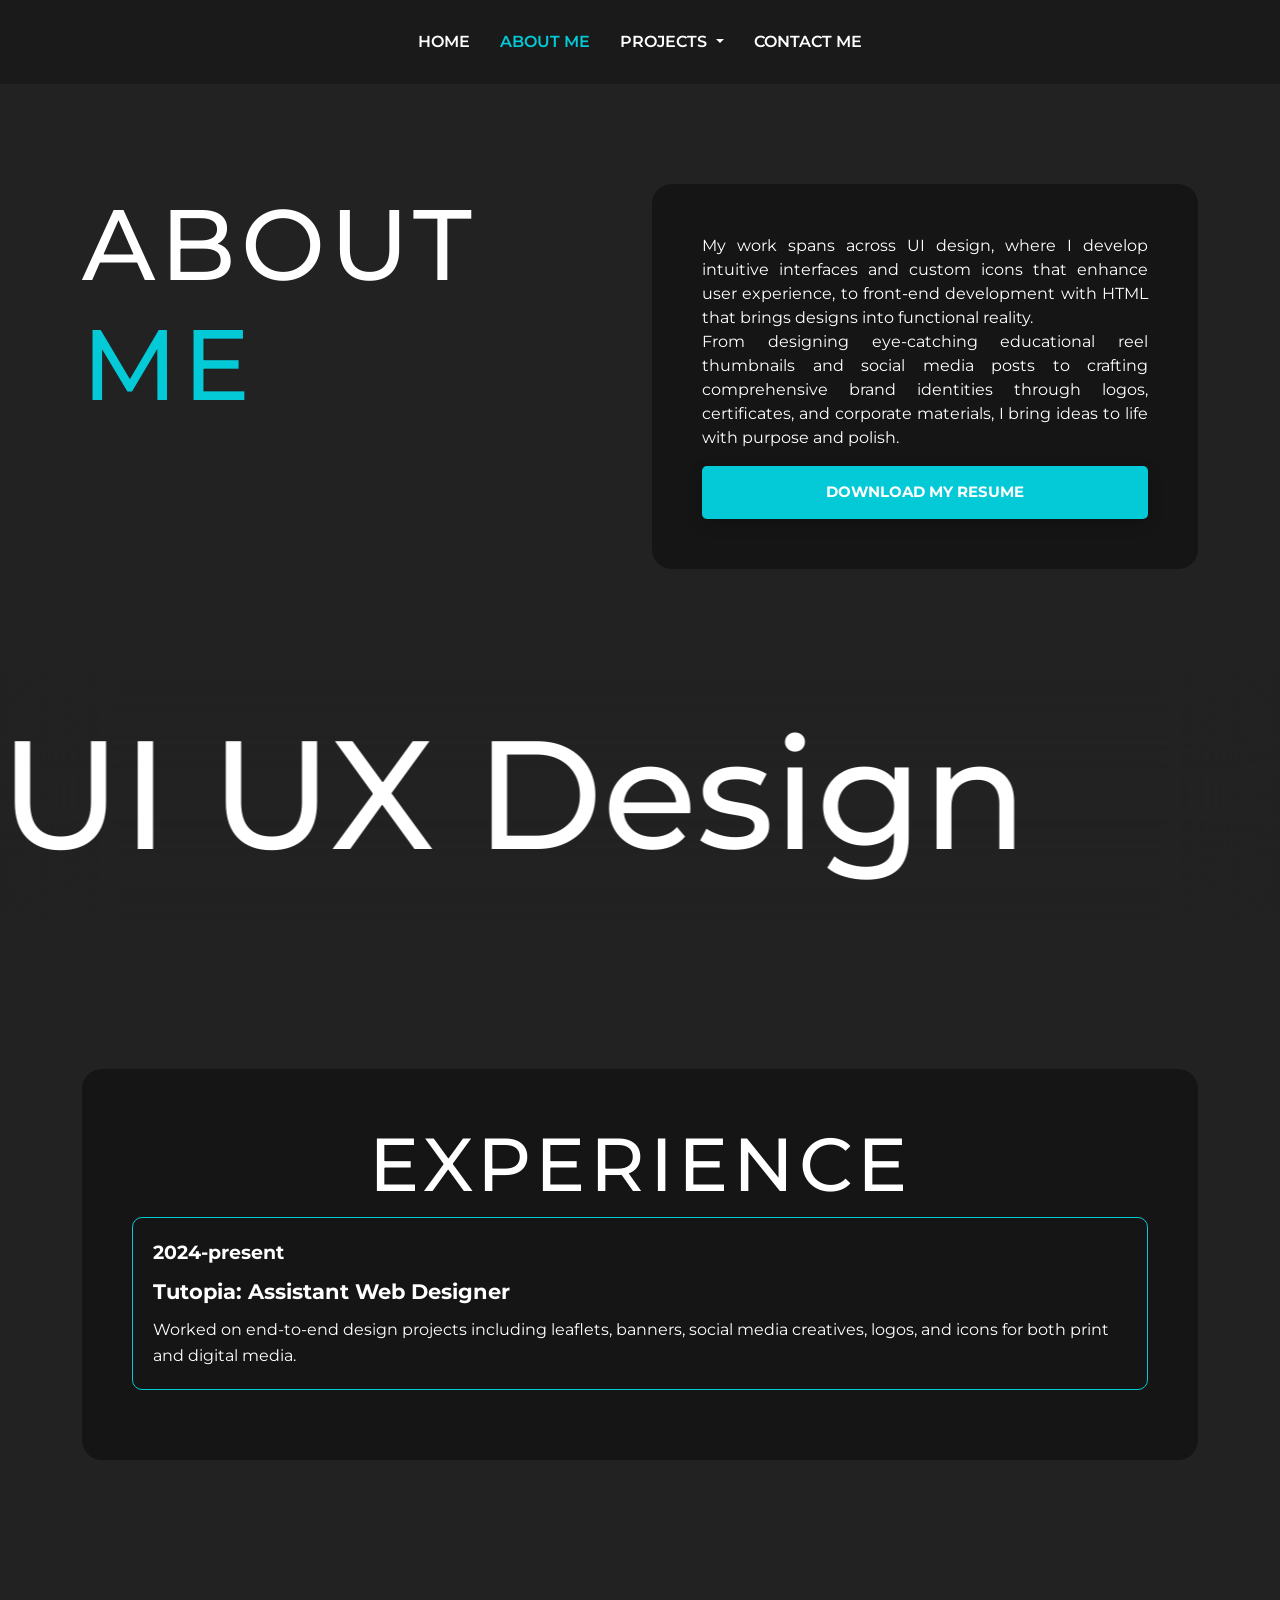
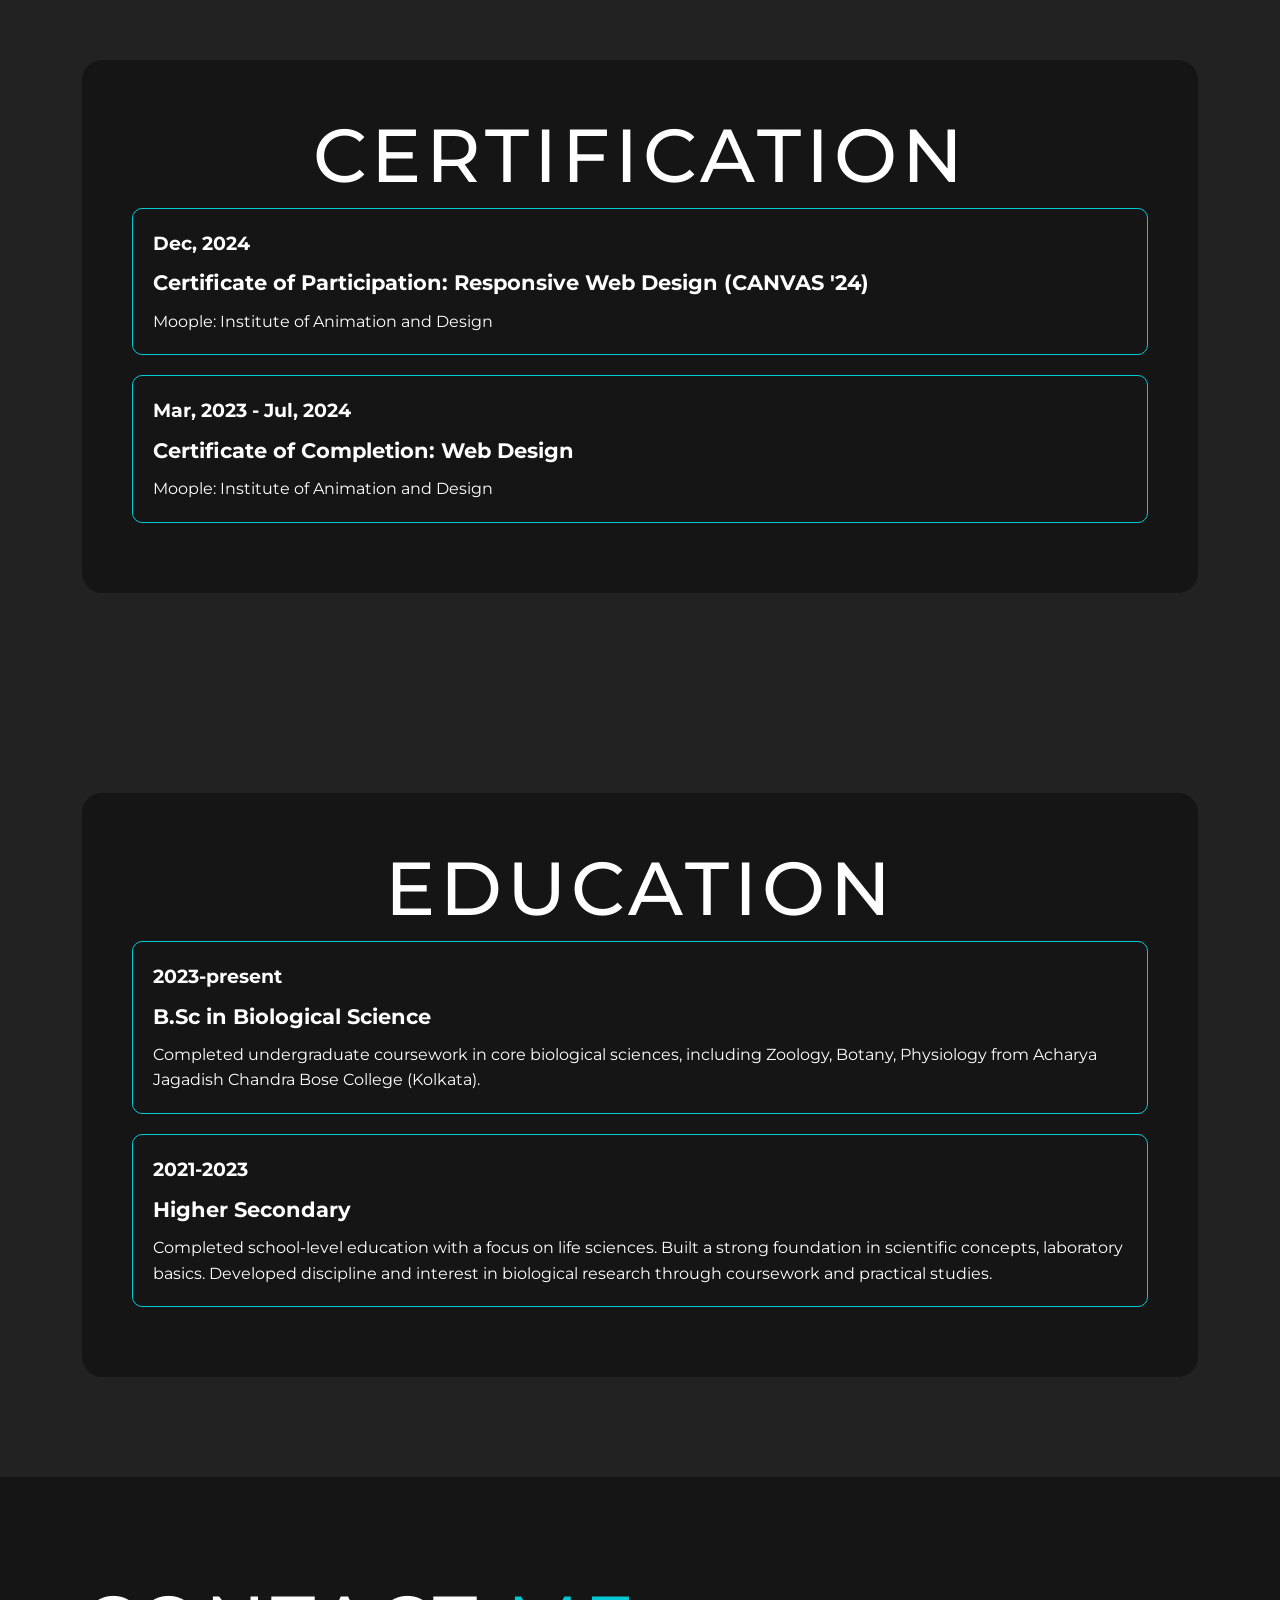
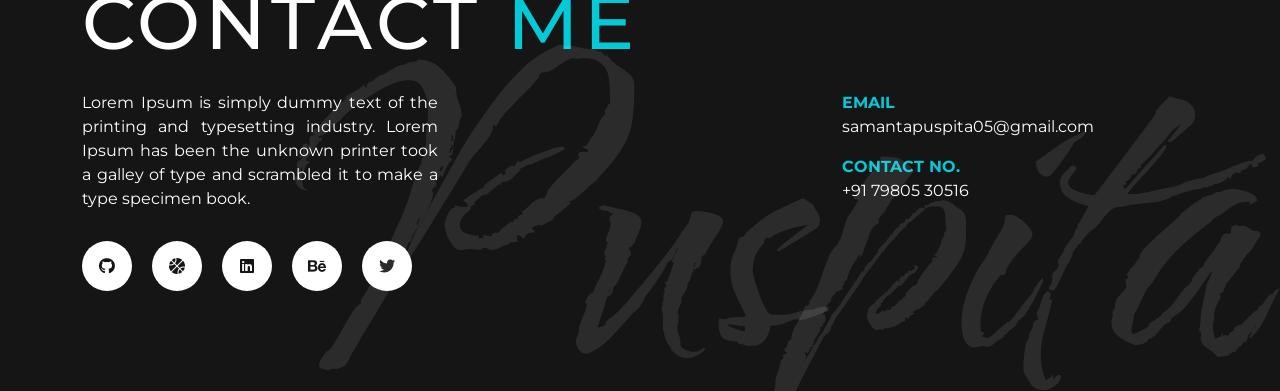
==== about_me/index.html @ fc253b7e "initial commit" ====
<!DOCTYPE html>
<html lang="en">
<head>
    <meta charset="UTF-8">
    <meta name="viewport" content="width=device-width, initial-scale=1.0">
    <link href="https://cdn.jsdelivr.net/npm/bootstrap@5.3.7/dist/css/bootstrap.min.css" rel="stylesheet" integrity="sha384-LN+7fdVzj6u52u30Kp6M/trliBMCMKTyK833zpbD+pXdCLuTusPj697FH4R/5mcr" crossorigin="anonymous">
    <link rel="stylesheet" href="assets/css/style.css">
    <link rel="preconnect" href="https://fonts.googleapis.com">
<link rel="preconnect" href="https://fonts.gstatic.com" crossorigin>
<link href="https://fonts.googleapis.com/css2?family=Montserrat:ital,wght@0,100..900;1,100..900&display=swap" rel="stylesheet">
    
    <link href="https://cdnjs.cloudflare.com/ajax/libs/font-awesome/6.0.0/css/all.min.css" rel="stylesheet">
    <link rel="stylesheet" href="https://cdn.jsdelivr.net/npm/swiper@11/swiper-bundle.min.css" />

    <title>Portfolio</title>
</head>
<body>
    <!-- ------------------------------------------------------------------------header section start -->
    <section class="header">
      <nav class="navbar navbar-expand-lg navbar-light">
        <div class="container">
          <button class="navbar-toggler" type="button" data-bs-toggle="collapse" data-bs-target="#navbarSupportedContent" aria-controls="navbarSupportedContent" aria-expanded="false" aria-label="Toggle navigation">
            <span class="navbar-toggler-icon"></span>
          </button>
          <div class="collapse navbar-collapse d-flex justify-content-center" id="navbarSupportedContent">
            <ul class="navbar-nav me-auto mb-2 mb-lg-0">
              <li class="nav-item">
                <a class="nav-link" href="../index.html">HOME</a>
              </li>
              <li class="nav-item">
                <a class="nav-link active" href="#">ABOUT ME</a>
              </li>
              <li class="nav-item dropdown">
                <a class="nav-link dropdown-toggle" href="#" id="navbarDropdown" role="button" data-bs-toggle="dropdown" aria-expanded="false">
                  PROJECTS
                </a>
                <ul class="dropdown-menu" aria-labelledby="navbarDropdown">
                 <li><a class="dropdown-item" href="../all-projects.html">ALL DESIGN</a></li>
                 <li><a class="dropdown-item" href="#">WEB DESIGN</a></li>
                 <li><a class="dropdown-item" href="#">UI UX DESIGN</a></li>
                 <li><a class="dropdown-item" href="#">GRAPHICS DESIGN</a></li>
                </ul>
              </li>
              <li class="nav-item">
                <a class="nav-link" href="../contact/index.html" >CONTACT ME</a>
              </li>
            </ul>
          </div>
        </div>
      </nav>  
  
    </section>

    <!-- ----------------------------------------------------------------------------about-me -->
    <section>
        <div class="about-me padding">
            <div class="container">
            <div class="row">
                <div class="col-6">
                    <h2 class="head01 experience-hd collab-txt">ABOUT <br><span class="highlight">ME</span></h2>

                </div>
                <div class="col-6">
                    <div class="about-txt">
                        <p>My work spans across UI design, where I develop intuitive interfaces and custom icons that enhance user experience, to front-end development with HTML that brings designs into functional reality.
 <br>                     From designing eye-catching educational reel thumbnails and social media posts to crafting comprehensive brand identities through logos, certificates, and corporate materials, I bring ideas to life with purpose and polish.  </p>

                        <a class="btn01" href="https://drive.google.com/file/d/1-jR8YOhZiFTSqWnGylkuCeQZZHngYfCr/view?usp=sharing"><span>DOWNLOAD MY RESUME</span></a>


                    </div>

                </div>

            </div>
            </div>

        </div>
    </section>

    <!-- --------------------------------------------------slider -->
    <section>


<section class="base-template">
	<div class="wrapper base-template__wrapper">


		<div class="base-template__content">
			<div class="horizontal-ticker">

				<!-- Horizontal Ticker: Slider RTL -->

				<div id="horizontal-ticker-rtl" class="swiper horizontal-ticker__slider">
					<div class="swiper-wrapper">

						<div class="swiper-slide horizontal-ticker__slide">
                            <h1>Web Design</h1>
						</div>

						<div class="swiper-slide horizontal-ticker__slide">
                            <h1>UI UX Design</h1>
						</div>

						<div class="swiper-slide horizontal-ticker__slide">
                            <h1>Graphics Design</h1>
						</div>

						<div class="swiper-slide horizontal-ticker__slide">
                            <h1>Web Design</h1>
						</div>

						<div class="swiper-slide horizontal-ticker__slide">
                            <h1>UI Design</h1>
						</div>

						<div class="swiper-slide horizontal-ticker__slide">
                            <h1>Graphics Design</h1>
						</div>

						<!-- slides copies -->


						<div class="swiper-slide horizontal-ticker__slide">
                            <h1>Web Design</h1>
						</div>

						<div class="swiper-slide horizontal-ticker__slide">
                            <h1>UI Design</h1>
						</div>

						<div class="swiper-slide horizontal-ticker__slide">
                            <h1>Graphics Design</h1>
						</div>

						<div class="swiper-slide horizontal-ticker__slide">
                            <h1>Web Design</h1>
						</div>

						<div class="swiper-slide horizontal-ticker__slide">
                            <h1>UI Design</h1>
						</div>

						<div class="swiper-slide horizontal-ticker__slide">
                            <h1>Graphics Design</h1>
						</div>

					</div>
				</div>

				
					</div>
				</div>

			</div>
		</div>
	</div>
</section>
    </section>

    <!----------------------------------------------------------------------------------experience -->
     <section>
        <div class="experience padding">
            <div class="container">
                <div class="exp-main">
                    <h2 class="head01">EXPERIENCE</h2>
                        <div class="timeline-item">
                        <div class="timeline-year">2024-present</div>
                        <div class="timeline-title">Tutopia: Assistant Web Designer</div>
                        <div class="timeline-desc">
                            Worked on end-to-end design projects including leaflets, banners, social media creatives, logos, and icons for both print and digital media.
                        </div>
                    </div>
                    <!-- <div class="timeline-item">
                        <div class="timeline-year">2021-2023</div>
                        <div class="timeline-title">Junior UI/UX Designer</div>
                        <div class="timeline-desc">
                            Lorem Ipsum is simply dummy text of the printing and typesetting industry. Lorem Ipsum has been the industry's standard dummy text ever since the 1500s.
                        </div>
                    </div> -->
                </div>
            </div>

        </div>
     </section>


         <!----------------------------------------------------------------------------------certification -->
     <section>
        <div class="experience padding">
            <div class="container">
                <div class="exp-main">
                    <h2 class="head01">CERTIFICATION</h2>
                    <!-- <div class="timeline-item">
                        <div class="timeline-year">2026</div>
                        <div class="timeline-title">Google UX Design Professional Certificate</div>
                        <div class="timeline-desc">
                            Google via Coursera
                        </div>
                    </div> -->
                    <div class="timeline-item">
                        <div class="timeline-year">Dec, 2024</div>
                        <div class="timeline-title">Certificate of Participation: Responsive Web Design (CANVAS '24)</div>
                        <div class="timeline-desc">
                            Moople: Institute of Animation and Design
                        </div>
                    </div>
                    <div class="timeline-item">
                        <div class="timeline-year">Mar, 2023 - Jul, 2024</div>
                        <div class="timeline-title">Certificate of Completion: Web Design</div>
                        <div class="timeline-desc">
                            Moople: Institute of Animation and Design
                        </div>
                    </div>
                </div>
            </div>

        </div>
     </section>

<!-- ------------------------------------------------------------------------------------education -->
     <section>
        <div class="experience padding">
            <div class="container">
                <div class="exp-main">
                    <h2 class="head01">EDUCATION</h2>
                        <div class="timeline-item">
                        <div class="timeline-year">2023-present</div>
                        <div class="timeline-title">B.Sc in Biological Science</div>
                        <div class="timeline-desc">
                            Completed undergraduate coursework in core biological sciences, including Zoology, Botany, Physiology from Acharya Jagadish Chandra Bose College (Kolkata).
                        </div>
                    </div>
                    <div class="timeline-item">
                        <div class="timeline-year">2021-2023</div>
                        <div class="timeline-title">Higher Secondary</div>
                        <div class="timeline-desc">
                            Completed school-level education with a focus on life sciences. Built a strong foundation in scientific concepts, laboratory basics. Developed discipline and interest in biological research through coursework and practical studies.
                        </div>
                    </div>
                </div>
            </div>

        </div>
     </section>


      <!-- Contact Section -->
    <section id="contact" class="contact-section">
        <div class="sign">
            <img src="assets/img/Puspita-sign.png" alt="">
        </div>
        <!-- <div class="cross">
            <img src="assets/img/cross.png" alt="">
        </div> -->
        <div class="container">
            
            <div class="row">
                <div class="">
                    <h3 class="head01 mb-4">CONTACT <span class="highlight">ME</span></h3>
                    <div class="row">
                         <div class="col-4 col-md-4">
                            <p>Lorem Ipsum is simply dummy text of the printing and typesetting industry. Lorem Ipsum has been the unknown printer took a galley of type and scrambled it to make a type specimen book.         
                                
                            </p>

                        <div class="social-icons">
                        <a href="https://github.com/pSam16" class="social-icon">
                            <i class="fa-brands fa-github"></i>
                        </a>
                        <a href="https://dribbble.com/puspita-samanta" class="social-icon">
                            <i class="fa-solid fa-basketball"></i>
                        </a>
                        <a href="https://www.linkedin.com/in/puspita-samanta-562b8a327?utm_source=share&utm_campaign=share_via&utm_content=profile&utm_medium=android_app" class="social-icon">
                            <i class="fab fa-linkedin"></i>
                        </a>
                        <a href="https://www.behance.net/puspita_samanta" class="social-icon">
                            <i class="fab fa-behance"></i>
                        </a>
                        <a href="https://x.com/PuspitaSam16" class="social-icon">
                            <i class="fa-brands fa-twitter"></i>
                        </a>
                    </div>


                        </div>
                        <div class="col-4 col-md-4">

                        </div>

                        <div class="col-4 col-md-4 contact-info">
                            <!-- <p><strong>ADDRESS:</strong><br>
                            B.B.A Lane, Howrah, WB</p> -->
                            <p><strong>EMAIL</strong><br>
                            samantapuspita05@gmail.com</p>
                            <p><strong>CONTACT NO.</strong><br>
                            +91 79805 30516</p>
                        </div>

                    </div>
                    

                </div>
            </div>
        </div>
    </section>


    
         <!-- scroll to top -->

         <div class="contentDiv" id="content">

          <button class="back-to-top" type="button"></button>
          </div>
    
    
  <script src="assets/js/jquery-3.7.1.min.js"></script>
  <script src="https://cdn.jsdelivr.net/npm/bootstrap@5.3.7/dist/js/bootstrap.bundle.min.js" integrity="sha384-ndDqU0Gzau9qJ1lfW4pNLlhNTkCfHzAVBReH9diLvGRem5+R9g2FzA8ZGN954O5Q" crossorigin="anonymous"></script>
  <script src="https://cdn.jsdelivr.net/npm/swiper@11/swiper-bundle.min.js"></script>


  <!-- Initialize Swiper -->
  <script>
document.addEventListener("DOMContentLoaded", () => {
	const isDesktop = () => window.innerWidth > 767.9;

	let gap = 15;

	if (isDesktop()) gap = 0.0285 * window.innerWidth;

	const sliders = [];

	["#horizontal-ticker-rtl", "#horizontal-ticker-ltr"].forEach(
		(query, index) => {
			sliders.push(
				new Swiper(query, {
					loop: true,
					slidesPerView: "auto",
					spaceBetween: gap,
					speed: 8000,
					allowTouchMove: false,
					autoplay: {
						delay: 0,
						reverseDirection: index,
						disableOnInteraction: false
					}
				})
			);
		}
	);

	window.addEventListener("resize", () => {
		isDesktop() ? (gap = 0.0285 * window.innerWidth) : (gap = 15);

		sliders.forEach((slider) => {
			slider.params.spaceBetween = gap;
			slider.update();
		});
	});
});

  </script>


    <script>
  // Back to top
var amountScrolled = 200;
var amountScrolledNav = 25;

$(window).scroll(function() {
  if ( $(window).scrollTop() > amountScrolled ) {
    $('button.back-to-top').addClass('show');
  } else {
    $('button.back-to-top').removeClass('show');
  }
});

$('button.back-to-top').click(function() {
  $('html, body').animate({
    scrollTop: 0
  }, 800);
  return false;
});
</script>


 <script>
        // Project data
        const projectData = {
            project1: {
                title: "Elegant Restaurant Website",
                category: "Web Design",
                client: "Fine Dining Co.",
                duration: "6 weeks",
                technologies: ["HTML5", "CSS3", "JavaScript", "Bootstrap", "PHP"],
                description: "A sophisticated restaurant website featuring an elegant design, online reservation system, and dynamic menu display. The project focused on creating a premium dining experience through digital presence with seamless user interactions and mobile-responsive design.",
                images: [
                    "assets/img/web01/Presentation 1.jpg",
                    "assets/img/web01/Presentation - 2.jpg",
                    "assets/img/web01/Presentation - 3.jpg"
                ]
            },
            project2: {
                title: "Food Delivery Platform",
                category: "Web Design",
                client: "QuickBite Inc.",
                duration: "8 weeks",
                technologies: ["React", "Node.js", "MongoDB", "Express", "Stripe API"],
                description: "A comprehensive food delivery platform connecting restaurants with customers. Features include real-time order tracking, payment integration, restaurant management dashboard, and customer reviews system.",
                images: [
                    "https://images.unsplash.com/photo-1467232004584-a241de8bcf5d?w=800&q=80",
                    "https://images.unsplash.com/photo-1556909114-f6e7ad7d3136?w=800&q=80",
                    "https://images.unsplash.com/photo-1504674900247-0877df9cc836?w=800&q=80"
                ]
            },
            project3: {
                title: "Artisan Cafe Website",
                category: "Web Design",
                client: "The Coffee House",
                duration: "4 weeks",
                technologies: ["WordPress", "Custom CSS", "jQuery", "WooCommerce"],
                description: "A cozy cafe website with online ordering capabilities, event booking system, and blog integration. The design emphasizes the artisan coffee culture with warm colors and engaging visuals.",
                images: [
                    "https://images.unsplash.com/photo-1517248135467-4c7edcad34c4?w=800&q=80",
                    "https://images.unsplash.com/photo-1501339847302-ac426a4a7cbb?w=800&q=80",
                    "https://images.unsplash.com/photo-1442512595331-e89e73853f31?w=800&q=80"
                ]
            },
            project4: {
                title: "Ai Image Generator App",
                category: "UI Design",
                client: "Taste Mobile",
                duration: "10 weeks",
                technologies: ["Figma", "Adobe XD", "Principle", "InVision"],
                description: "AuraSketch aims to democratize creative expression through AI-assisted sketch and image generation, giving artists, hobbyists, and storytellers the ability to visualize ideas instantly. It’s a fusion of art, AI, and social discovery — where creativity meets community.",
                images: [
                    "assets/img/ui01/mob01.jpg",
                    "assets/img/ui01/mob02.jpg",
                    "assets/img/ui01/mob03.jpg"
                ]
            },
            project5: {
                title: "E-commerce App",
                category: "UI Design",
                client: "DataViz Solutions",
                duration: "5 weeks",
                technologies: ["Sketch", "InVision", "Zeplin", "Chart.js"],
                description: "A comprehensive analytics dashboard for restaurant management, featuring sales tracking, customer analytics, inventory management, and performance metrics with interactive charts and graphs.",
                images: [
                    "assets/img/ui02/mob01.jpg",
                    "assets/img/ui02/mob02.jpg",
                    "assets/img/ui02/mob03.jpg"
                ]
            },
            project6: {
                title: "E-commerce App",
                category: "UI Design",
                client: "FreshMarket Online",
                duration: "7 weeks",
                technologies: ["Adobe XD", "Figma", "Protopie", "Principle"],
                description: "E-commerce platform UI design for online food ordering with features like product catalogs, shopping cart, checkout process, and user account management. Focus on conversion optimization and user experience.",
                images: [
                    "assets/img/ui03/mob01.jpg",
                    "assets/img/ui03/mob02.jpg",
                    "assets/img/ui03/mob03.jpg"
                ]
            },
            project7: {
                title: "Restaurant Brand Identity",
                category: "Graphics Design",
                client: "Gourmet Bistro",
                duration: "3 weeks",
                technologies: ["Adobe Illustrator", "Adobe Photoshop", "Adobe InDesign"],
                description: "Complete brand identity design including logo, color palette, typography, business cards, letterheads, and brand guidelines. The design reflects the restaurant's premium positioning and culinary excellence.",
                images: [
                    "https://images.unsplash.com/photo-1565299624946-b28f40a0ca4b?w=800&q=80",
                    "https://images.unsplash.com/photo-1578662996442-48f60103fc96?w=800&q=80",
                    "https://images.unsplash.com/photo-1590736969955-71cc94901144?w=800&q=80"
                ]
            },
            project8: {
                title: "Premium Menu Design",
                category: "Graphics Design",
                client: "The Golden Spoon",
                duration: "2 weeks",
                technologies: ["Adobe InDesign", "Adobe Photoshop", "Adobe Illustrator"],
                description: "Elegant menu design for a fine dining restaurant featuring sophisticated typography, high-quality food photography integration, and premium paper specifications. The design enhances the dining experience through visual storytelling.",
                images: [
                    "https://images.unsplash.com/photo-1590736969955-71cc94901144?w=800&q=80",
                    "https://images.unsplash.com/photo-1565299624946-b28f40a0ca4b?w=800&q=80",
                    "https://images.unsplash.com/photo-1517248135467-4c7edcad34c4?w=800&q=80"
                ]
            },
            project9: {
                title: "Marketing Materials",
                category: "Graphics Design",
                client: "Urban Kitchen",
                duration: "4 weeks",
                technologies: ["Adobe Creative Suite", "Canva Pro", "Figma"],
                description: "Comprehensive marketing materials including posters, flyers, social media graphics, and promotional materials. The design maintains brand consistency while creating engaging visual content for various marketing channels.",
                images: [
                    "https://images.unsplash.com/photo-1578662996442-48f60103fc96?w=800&q=80",
                    "https://images.unsplash.com/photo-1565299624946-b28f40a0ca4b?w=800&q=80",
                    "https://images.unsplash.com/photo-1590736969955-71cc94901144?w=800&q=80"
                ]
            }
        };

        // Filter functionality
        document.addEventListener('DOMContentLoaded', function() {
            const filterBtns = document.querySelectorAll('.filter-btn');
            const portfolioItems = document.querySelectorAll('.portfolio-item');

            filterBtns.forEach(btn => {
                btn.addEventListener('click', () => {
                    // Remove active class from all buttons
                    filterBtns.forEach(b => b.classList.remove('active'));
                    // Add active class to clicked button
                    btn.classList.add('active');

                    const filter = btn.getAttribute('data-filter');

                    portfolioItems.forEach(item => {
                        if (filter === 'all' || item.getAttribute('data-category') === filter) {
                            item.style.display = 'block';
                            // Add animation
                            setTimeout(() => {
                                item.style.opacity = '1';
                                item.style.transform = 'scale(1)';
                            }, 100);
                        } else {
                            item.style.opacity = '0';
                            item.style.transform = 'scale(0.8)';
                            setTimeout(() => {
                                item.style.display = 'none';
                            }, 300);
                        }
                    });
                });
            });

            // Modal functionality
            portfolioItems.forEach(item => {
                item.addEventListener('click', () => {
                    const projectId = item.getAttribute('data-project');
                    const project = projectData[projectId];

                    if (project) {
                        // Update modal content
                        document.getElementById('modalTitle').textContent = project.title;
                        document.getElementById('projectDescription').textContent = project.description;
                        document.getElementById('projectClient').textContent = project.client;
                        document.getElementById('projectDuration').textContent = project.duration;
                        document.getElementById('projectCategory').textContent = project.category;

                        // Update carousel images
                        const carouselInner = document.getElementById('carouselInner');
                        carouselInner.innerHTML = '';

                        project.images.forEach((image, index) => {
                            const carouselItem = document.createElement('div');
                            carouselItem.className = `carousel-item ${index === 0 ? 'active' : ''}`;
                            carouselItem.innerHTML = `<img src="${image}" alt="${project.title} - View ${index + 1}">`;
                            carouselInner.appendChild(carouselItem);
                        });

                        // Update tech stack
                        const techStack = document.getElementById('techStack');
                        techStack.innerHTML = '';
                        project.technologies.forEach(tech => {
                            const techTag = document.createElement('span');
                            techTag.className = 'tech-tag';
                            techTag.textContent = tech;
                            techStack.appendChild(techTag);
                        });

                        // Show modal
                        const modal = new bootstrap.Modal(document.getElementById('projectModal'));
                        modal.show();
                    }
                });
            });
        });
    </script>

    <script>
        // Smooth scrolling for navigation links
        document.querySelectorAll('a[href^="#"]').forEach(anchor => {
            anchor.addEventListener('click', function (e) {
                e.preventDefault();
                const target = document.querySelector(this.getAttribute('href'));
                if (target) {
                    target.scrollIntoView({
                        behavior: 'smooth',
                        block: 'start'
                    });
                }
            });
        });

        // Navbar background on scroll
        window.addEventListener('scroll', function() {
            const navbar = document.querySelector('.navbar');
            if (window.scrollY > 50) {
                navbar.style.backgroundColor = 'rgba(26, 26, 26, 0.95)';
            } else {
                navbar.style.backgroundColor = 'rgba(26, 26, 26, 0.95)';
            }
        });
    </script>


</body>
</html>
---- about_me/assets/css/style.css ----
*{
    margin: 0;
    padding: 0;
}

body{
    background-color: #222222;
    font-family: "Montserrat", sans-serif;
}
.owl-dots{
    display: none;
}
.owl-nav{
    display: none;
}
.padding{
    padding: 100px 0;
}
.align-row{
    align-items: center;
}
p{
    color: #fff;
    text-align: justify;
}
img{
    width: 100%;
}
a{
    color: #fff;
    text-decoration: none;
    font-weight: 400;
}
ul{
    list-style-type: none;
    padding-left: 0 !important;

}
.sub-hd{
    font-size: 24px;
    color: #4f5de4;
    margin-bottom: 20px;
}
.hd{
    color: #fff;
    font-size: 40px;
    font-weight: 700;
    margin-bottom: 40px;
}
.para{
    color: #f1f2fd;
    font-size: 16px;
}
/*--------------------------------------------------- header section start */
.header{
    background-color: #222222;
}
.navbar-brand img{
    width: 35%;
}
.navbar {
    font-weight: 600;
    padding: 15px 0px;
}
.navbar-light .navbar-nav .nav-link.active {
    color:#03CAD6 !important;
}
.nav-link {
    color:#fff !important;
    padding: 15px !important;
}
.nav-link:hover{
    color: #03CAD6 !important;
  }
/* .d-flex{
    align-items: center;
}
.d-flex a{
    margin: 0 10px;
    color: #fff;
} */
 .me-auto {
    margin-right: 0 !important;
}


.head01{
    color: #fff;
    font-size: 75px;
    font-weight: 500 !important;
    letter-spacing: 5px;
}

.highlight{
    color: #03CAD6;
}
.btn01 {
  border: none;
  display: block;
  text-align: center;
  cursor: pointer;
  text-transform: uppercase;
  outline: none;
  overflow: hidden;
  position: relative;
  color: #fff;
  font-weight: 700;
  font-size: 15px;
  background-color: #03CAD6;
  padding: 15px 50px;
  box-shadow: 0 5px 15px rgba(0,0,0,0.20);
  border-radius: 5px;
}


/* --------------------------------------ABOUT------ */

.about-txt {
    background-color: #151515;
    padding: 50px;
    border-radius: 20px;
}




/* -----------------------------------------experience */
.exp-main{
    background-color: #151515;
    padding: 50px;
    border-radius: 20px; 
}
.exp-main .head01{
    text-align: center;
}


.timeline-item {
    background-color: #151515;
    border: 1px solid #03CAD6;
    padding: 20px;
    margin-bottom: 20px;
    border-radius: 10px;
    }

.timeline-year {
    color: #fff;
   font-weight: bold;
    font-size: 1.2rem;
    }

.timeline-title {
     color: #fff;
    font-size: 1.3rem;
    font-weight: bold;
    margin: 10px 0;
}

.timeline-desc {
    color: #fff;
     line-height: 1.6;
}

/* Responsive Design */
        @media (max-width: 768px) {
            .section-title {
                font-size: 2rem;
            }

            .portfolio-grid {
                grid-template-columns: 1fr;
                gap: 20px;
                padding: 0 10px;
            }

            .filter-buttons {
                gap: 10px;
                padding: 0 20px;
            }

            .filter-btn {
                padding: 10px 20px;
                font-size: 0.9rem;
            }

            .project-info {
                grid-template-columns: 1fr;
                gap: 20px;
            }

            .carousel-item img {
                height: 300px;
            }
        }

        .hidden {
            display: none !important;
        }

                /* Projects Section */
        .projects-section {
            padding: 100px 0;
            background-color: #151515;
        }

        .project-card {
            border-radius: 1%;
            overflow: hidden;
            transition: transform 0.3s ease;
            margin-bottom: 30px;
        }

        .project-card:hover {
            transform: translateY(-10px);
        }

        .project-image {
            width: 100%;
            object-fit: cover;
        }
        .p-p{
            color: #fff;
        }
.collab-section{
                padding: 100px 0;
            background-color: #222222;
}
.collab-bx{
    background-color: #151515;
    padding: 50px;
    border-radius: 20px;
}
.collab-txt{
    font-size: 100px;
    padding-bottom: 0px;
}
        /* Contact Section */
        .contact-section {
            position: relative;
            padding: 100px 0;
            background-color: #151515;
        }
        .sign{
            position: absolute;
            bottom: 0%;
            right: 0%;
            z-index: 99;
        }
        .cross{
            position: absolute;
            top: 0%;
            left: 0%;
            z-index: 9;
        }

        .contact-title {
            font-size: 3rem;
            font-weight: bold;
            text-align: center;
            margin-bottom: 2rem;
        }

        .contact-title .highlight {
            color: #fff;
        }

        .social-icons {
            display: flex;
            gap: 20px;
            margin-top: 30px;
        }

        .social-icon {
            width: 50px;
            height: 50px;
            background-color: #fff;
            border-radius: 50%;
            display: flex;
            align-items: center;
            justify-content: center;
            color: #151515;
            text-decoration: none;
            transition: all 0.3s ease;
        }

        .social-icon:hover {
            background-color: #03CAD6;
            transform: translateY(-3px);
            color: white;
        }

.contact-info{
    text-align: right;
}

.contact-info p strong{
    color: #03CAD6;
}

/* scroll to top */

  
  button.back-to-top{
    margin: 0 !important;
    padding: 0 !important;
    background: #5732DC !important;
      height: 0px;
    width: 0px;
    overflow: hidden;
      border-radius: 50px;
      -webkit-border-radius: 50px;
      -moz-border-radius: 50px;
    color: transparent;
      clear: both;
    visibility: hidden;
    position: fixed;
    cursor: pointer;
    display: block;
    border: none;
    right: 50px;
      bottom: 75px;
    font-size: 0px;
    outline: 0 !important;
    z-index: 99;
    -webkit-transition: all .3s ease-in-out;
    transition: all .3s ease-in-out;
  }
  button.back-to-top:hover,
  button.back-to-top:active,
  button.back-to-top:focus,{
    outline: 0 !important;
  }
  button.back-to-top::before,
  button.back-to-top::after {
    content: "";
      display: block;
      vertical-align: middle;
      border-bottom: solid 10px #fff;
      border-left: solid 10px transparent;
      line-height: 0;
      border-right: solid 10px transparent;
      height: 0;
      margin: 18px auto 0;
      width: 0;
    border-radius:20px;
    visibility: hidden;
  }
  button.back-to-top.show::after,
  button.back-to-top.show::before{
    visibility: visible;
  }
  button.back-to-top::after {
    border-bottom-color: #5732DC;
        position: relative;
    top:-24px;
  }
  button.back-to-top.show {
    display: block;
    background: #fff;
    color: #00ab6c;
    font-size: 25px;
    right: 25px;
      bottom: 50px;
    height: 50px;
    width: 50px;
    visibility: visible;
      box-shadow: 0px 2px 4px 1px rgba(0, 0, 0, 0.25);
    -webkit-box-shadow: 0px 2px 4px 1px rgba(0, 0, 0, 0.25);
    -moz-box-shadow: 0px 2px 4px 1px rgba(0, 0, 0, 0.25);
  }
  button.back-to-top.show:active {
    box-shadow: 0px 4px 8px 2px rgba(0, 0, 0, 0.25);
    -webkit-box-shadow: 0px 4px 8px 2px rgba(0, 0, 0, 0.25);
    -moz-box-shadow: 0px 4px 8px 2px rgba(0, 0, 0, 0.25);
  }
        /* Responsive Design */
        @media (max-width: 768px) {
            .hero-title {
                font-size: 2.5rem;
            }
            
            .hero-subtitle {
                font-size: 1.8rem;
            }
            
            .hero-image {
                width: 300px;
                height: 300px;
            }
            
            .section-title {
                font-size: 2rem;
            }
        }




.base-template__wrapper {
	max-width: 100dvw;
	padding-bottom: 50px;
}

/**
 * Slider Instance
 */

.swiper {
    width: 100%;
    height: 250px;
}

.swiper-wrapper {
	transition-timing-function: linear !important;
}

.swiper-slide {
	height: auto !important;
}

.horizontal-ticker {
	display: flex;
	flex-direction: column;
	row-gap: 2.85vw;
}

@media screen and (max-width: 767.9px) {
	.horizontal-ticker {
		row-gap: 15px;
	}
}

/**
 * Slider Slides
 */

.horizontal-ticker__slide {
	position: relative;
	width: 100%;
	aspect-ratio: 300 / 205;
	border-radius: 10px;
	overflow: hidden;
	backdrop-filter: blur(50px);
}

@media screen and (max-width: 767.9px) {
	.horizontal-ticker__slide {
		width: 150px;
	}
}
.horizontal-ticker__slide h1{
    position: absolute;
    top: 50%;
    left: 50%;
    transform: translate(-50%, -50%);
    color: white;
    font-size: 154px;
    z-index: 10;
    width: 100%;
}


.horizontal-ticker__slide img:last-child {
	position: absolute;
	inset: 0;
	opacity: 0;
}

@media (hover: hover) and (pointer: fine) {
	.horizontal-ticker__slide:hover img:last-child {
		opacity: 1;
	}
}
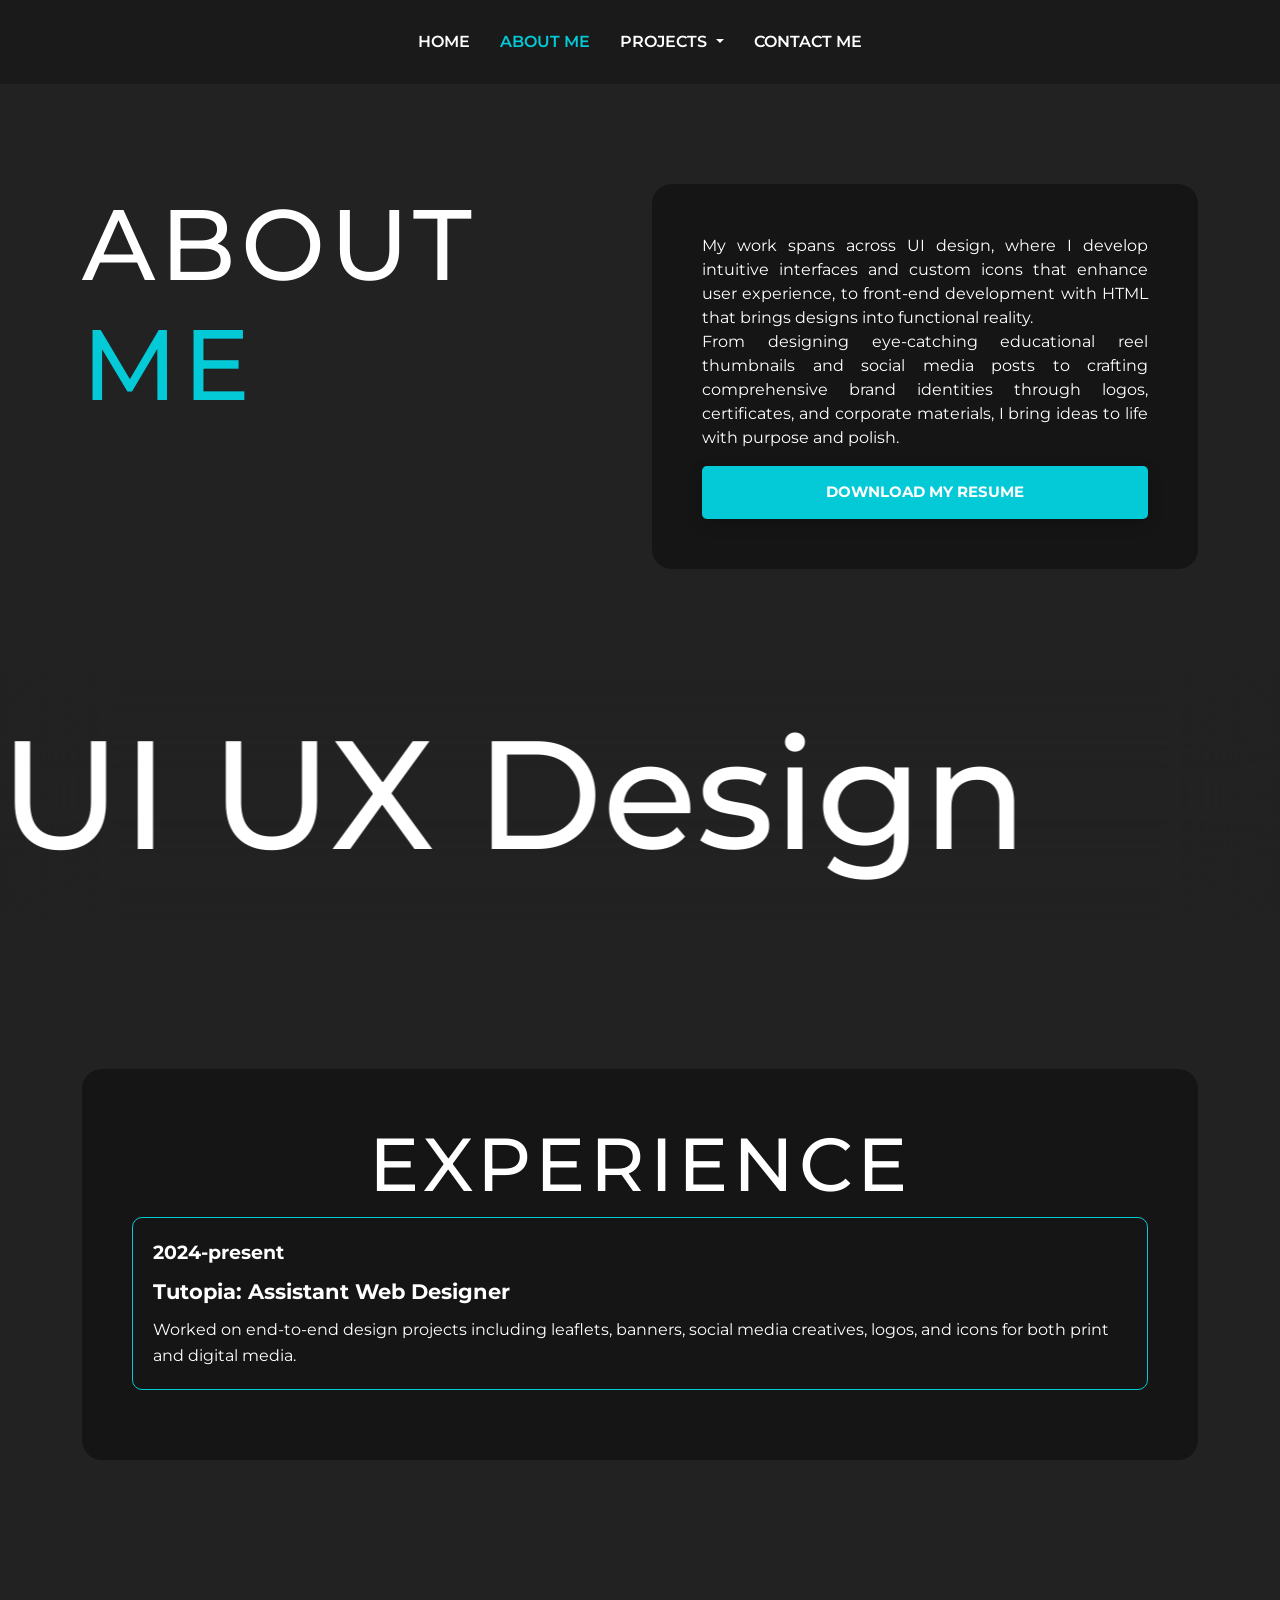
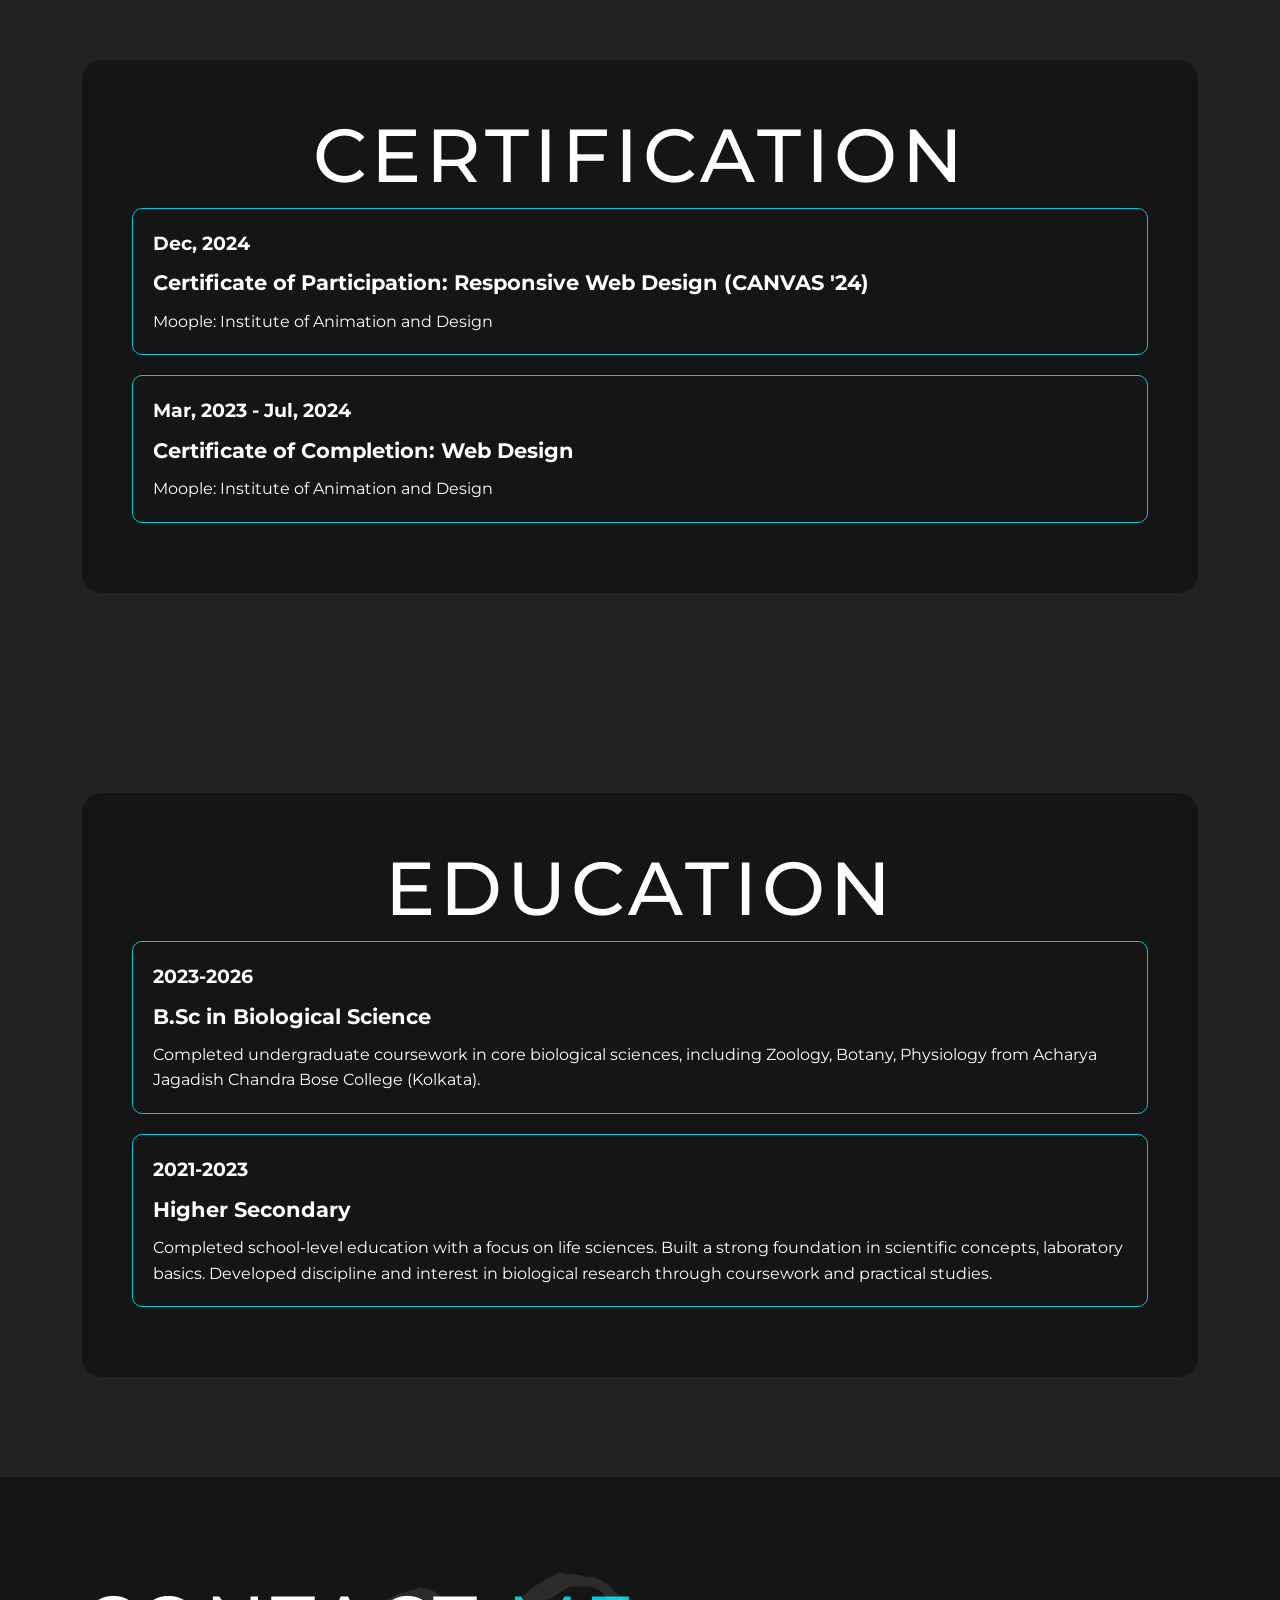
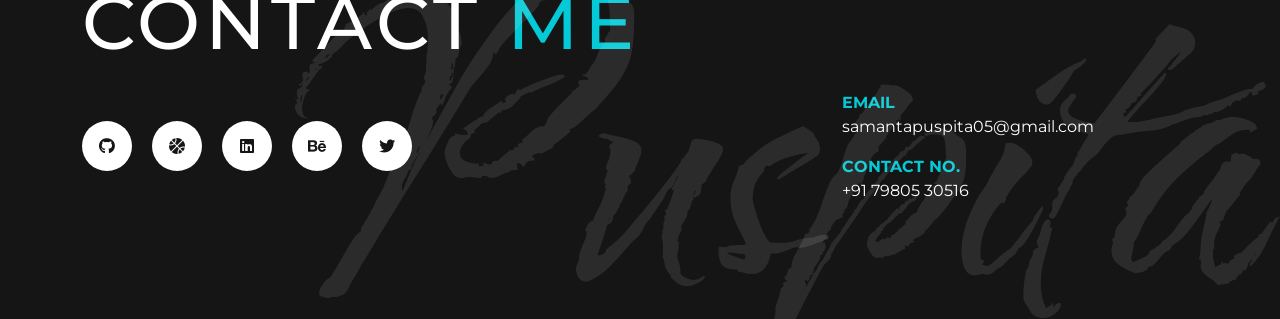
==== commit 04dd1878: "Code changes" ====
--- a/about_me/index.html
+++ b/about_me/index.html
@@ -23,6 +23,7 @@
             <span class="navbar-toggler-icon"></span>
           </button>
           <div class="collapse navbar-collapse d-flex justify-content-center" id="navbarSupportedContent">
+            <button class="btn-close btn-close-white d-lg-none" type="button" data-bs-toggle="collapse" data-bs-target="#navbarSupportedContent" aria-controls="navbarSupportedContent" aria-expanded="false" aria-label="Close navigation"></button>
             <ul class="navbar-nav me-auto mb-2 mb-lg-0">
               <li class="nav-item">
                 <a class="nav-link" href="../index.html">HOME</a>
@@ -225,7 +226,7 @@
                 <div class="exp-main">
                     <h2 class="head01">EDUCATION</h2>
                         <div class="timeline-item">
-                        <div class="timeline-year">2023-present</div>
+                        <div class="timeline-year">2023-2026</div>
                         <div class="timeline-title">B.Sc in Biological Science</div>
                         <div class="timeline-desc">
                             Completed undergraduate coursework in core biological sciences, including Zoology, Botany, Physiology from Acharya Jagadish Chandra Bose College (Kolkata).
@@ -259,29 +260,24 @@
                 <div class="">
                     <h3 class="head01 mb-4">CONTACT <span class="highlight">ME</span></h3>
                     <div class="row">
-                         <div class="col-4 col-md-4">
-                            <p>Lorem Ipsum is simply dummy text of the printing and typesetting industry. Lorem Ipsum has been the unknown printer took a galley of type and scrambled it to make a type specimen book.         
-                                
-                            </p>
-
+                        <div class="col-4 col-md-4 contact-info">
                         <div class="social-icons">
-                        <a href="https://github.com/pSam16" class="social-icon">
+                        <a href="https://github.com/pSam16" class="social-icon" target="_blank">
                             <i class="fa-brands fa-github"></i>
                         </a>
                         <a href="https://dribbble.com/puspita-samanta" class="social-icon">
                             <i class="fa-solid fa-basketball"></i>
                         </a>
-                        <a href="https://www.linkedin.com/in/puspita-samanta-562b8a327?utm_source=share&utm_campaign=share_via&utm_content=profile&utm_medium=android_app" class="social-icon">
+                        <a href="https://www.linkedin.com/in/puspita-samanta-562b8a327?utm_source=share&utm_campaign=share_via&utm_content=profile&utm_medium=android_app" class="social-icon" target="_blank">
                             <i class="fab fa-linkedin"></i>
                         </a>
                         <a href="https://www.behance.net/puspita_samanta" class="social-icon">
                             <i class="fab fa-behance"></i>
                         </a>
-                        <a href="https://x.com/PuspitaSam16" class="social-icon">
+                        <a href="https://x.com/PuspitaSam16" class="social-icon" target="_blank">
                             <i class="fa-brands fa-twitter"></i>
                         </a>
                     </div>
-
 
                         </div>
                         <div class="col-4 col-md-4">
--- a/about_me/assets/css/style.css
+++ b/about_me/assets/css/style.css
@@ -161,7 +161,195 @@
      line-height: 1.6;
 }
 
-/* Responsive Design */
+/*--------------------------------------------------- Responsive Design */
+
+/* Extra small devices (phones, 576px and down) */
+@media (max-width: 575.98px) {
+    .head01 {
+        font-size: 35px;
+        letter-spacing: 2px;
+    }
+    
+    .hd {
+        font-size: 30px;
+        margin-bottom: 30px;
+    }
+    
+    .sub-hd {
+        font-size: 20px;
+        margin-bottom: 15px;
+    }
+    
+    .para {
+        font-size: 14px;
+    }
+    
+    .navbar {
+        padding: 10px 0;
+    }
+    
+    .nav-link {
+        padding: 10px !important;
+        font-size: 14px;
+    }
+    
+    .section-title {
+        font-size: 2rem;
+    }
+    
+    .timeline-item {
+        padding: 15px;
+    }
+    
+    .timeline-year {
+        font-size: 1rem;
+    }
+    
+    .timeline-title {
+        font-size: 1.1rem;
+    }
+    
+    .social-icon {
+        width: 40px;
+        height: 40px;
+    }
+    
+    .horizontal-ticker__slide {
+        width: 120px;
+        aspect-ratio: 400 / 273;
+    }
+    
+    .horizontal-ticker__slide h1 {
+        font-size: 80px;
+    }
+}
+
+/* Small devices (tablets, 576px and up) */
+@media (min-width: 576px) and (max-width: 767.98px) {
+    .head01 {
+        font-size: 50px;
+        letter-spacing: 3px;
+    }
+    
+    .horizontal-ticker__slide {
+        width: 140px;
+    }
+    
+    .horizontal-ticker__slide h1 {
+        font-size: 100px;
+    }
+}
+
+/* Medium devices (tablets, 768px and up) */
+@media (min-width: 768px) and (max-width: 991.98px) {
+    .head01 {
+        font-size: 60px;
+    }
+    
+    .horizontal-ticker__slide h1 {
+        font-size: 120px;
+    }
+}
+
+/* Large devices (desktops, 992px and up) */
+@media (min-width: 992px) and (max-width: 1199.98px) {
+    .head01 {
+        font-size: 70px;
+    }
+}
+
+/* Extra large devices (large desktops, 1200px and up) */
+@media (min-width: 1200px) {
+    .head01 {
+        font-size: 75px;
+    }
+}
+
+/* General mobile adjustments */
+@media (max-width: 767.98px) {
+    .padding {
+        padding: 50px 0;
+    }
+    
+    .portfolio-grid {
+        grid-template-columns: 1fr;
+        gap: 15px;
+        padding: 0 10px;
+    }
+    
+    .filter-buttons {
+        flex-wrap: wrap;
+        gap: 8px;
+        padding: 0 10px;
+    }
+    
+    .filter-btn {
+        padding: 8px 16px;
+        font-size: 0.85rem;
+    }
+    
+    .project-info {
+        grid-template-columns: 1fr;
+        gap: 15px;
+    }
+    
+    .carousel-item img {
+        height: 250px;
+    }
+    
+    .tech-tag {
+        font-size: 0.8rem;
+        padding: 4px 8px;
+    }
+    
+    .navbar {
+        padding: 10px 0;
+    }
+    
+    .nav-link {
+        padding: 10px !important;
+        font-size: 14px;
+        text-align: center;
+    }
+    
+    .navbar-toggler {
+        border: none;
+        background-color: #03CAD6;
+    }
+    
+    .navbar-toggler-icon {
+        background-image: url("data:image/svg+xml,%3csvg xmlns='http://www.w3.org/2000/svg' viewBox='0 0 30 30'%3e%3cpath stroke='rgba%28255, 255, 255, 1%29' stroke-linecap='round' stroke-miterlimit='10' stroke-width='2' d='m4 7h22M4 15h22M4 23h22'/%3e%3c/svg%3e");
+    }
+    
+    /* Close button styling for mobile navbar */
+    .navbar-collapse .btn-close {
+        position: absolute;
+        top: 15px;
+        right: 15px;
+        z-index: 1000;
+        opacity: 0.8;
+        transition: opacity 0.3s ease;
+    }
+    
+    .navbar-collapse .btn-close:hover {
+        opacity: 1;
+    }
+    
+    /* Adjust navbar layout for mobile with close button */
+    @media (max-width: 991.98px) {
+        .navbar-collapse {
+            position: relative;
+            padding-top: 50px; /* Make room for close button */
+        }
+        
+        .navbar-nav {
+            width: 100%;
+            text-align: center;
+        }
+    }
+}
+
+        /* Responsive Design */
         @media (max-width: 768px) {
             .section-title {
                 font-size: 2rem;
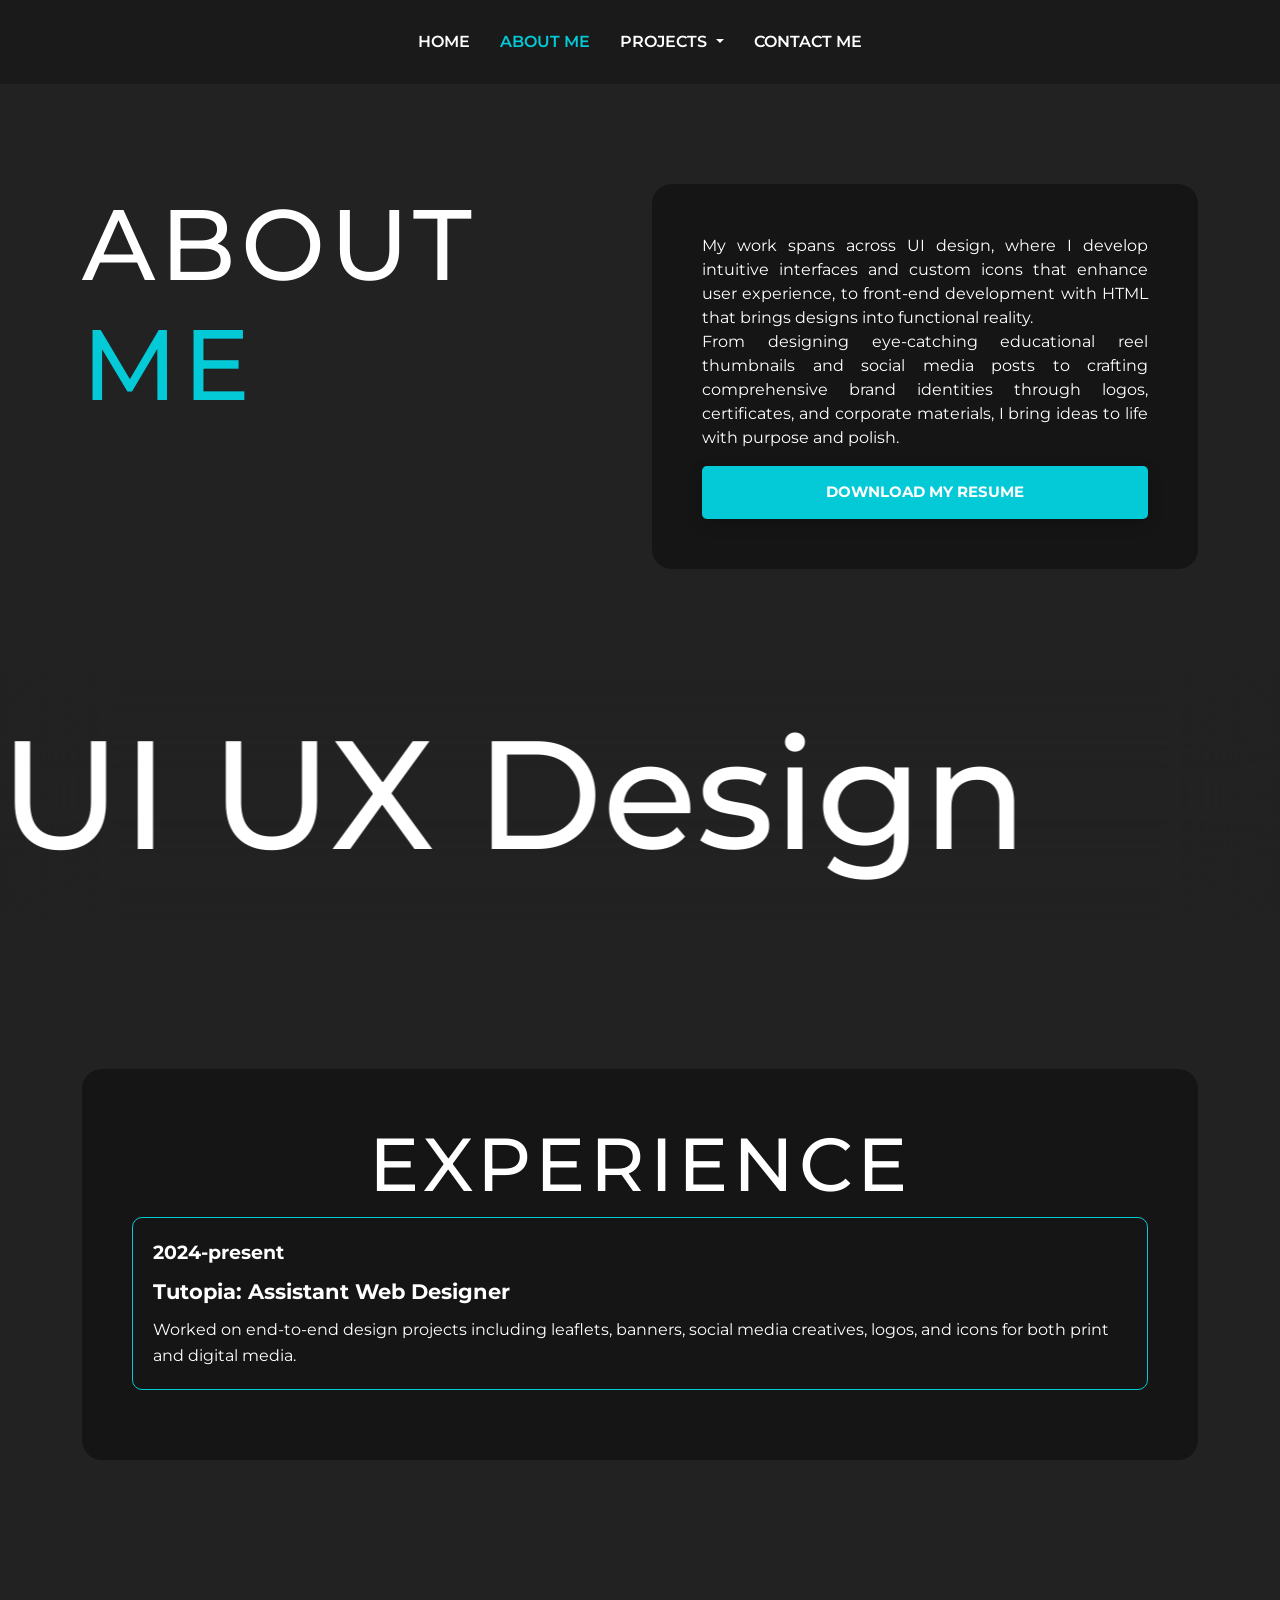
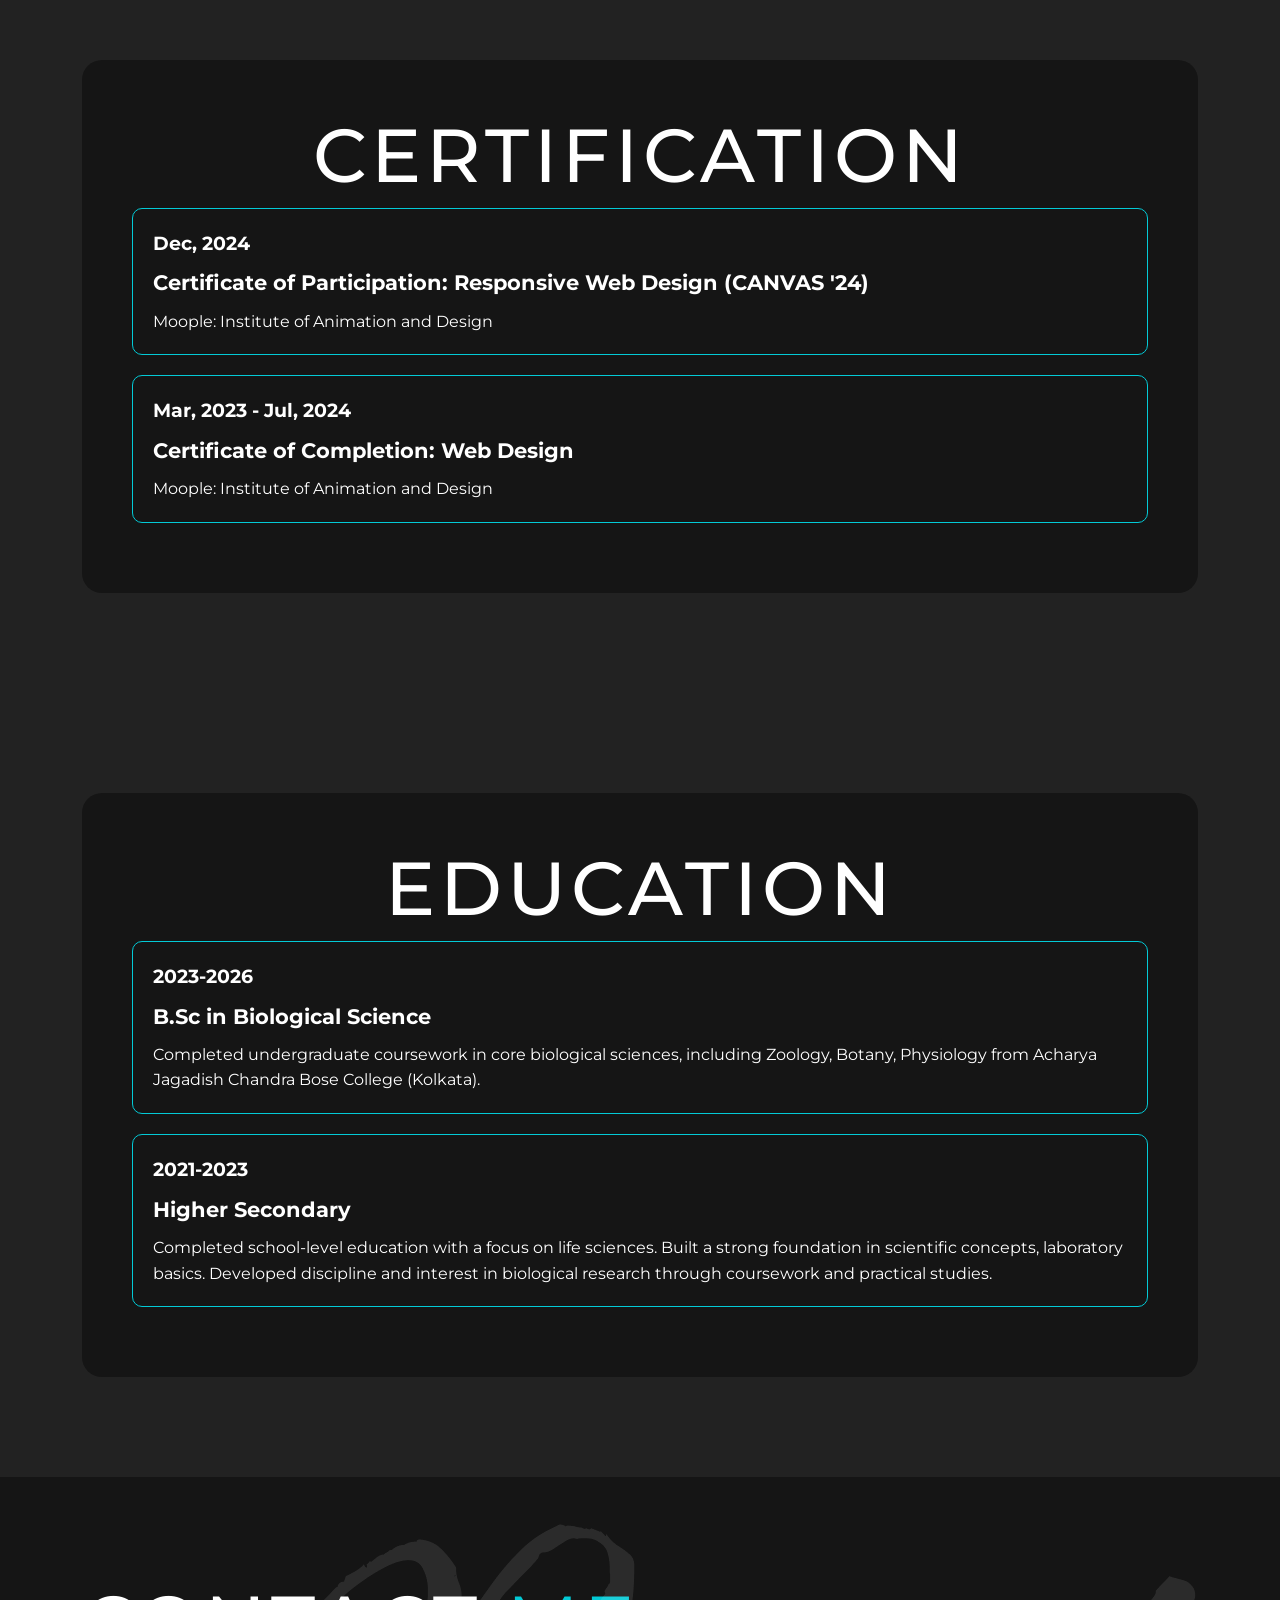
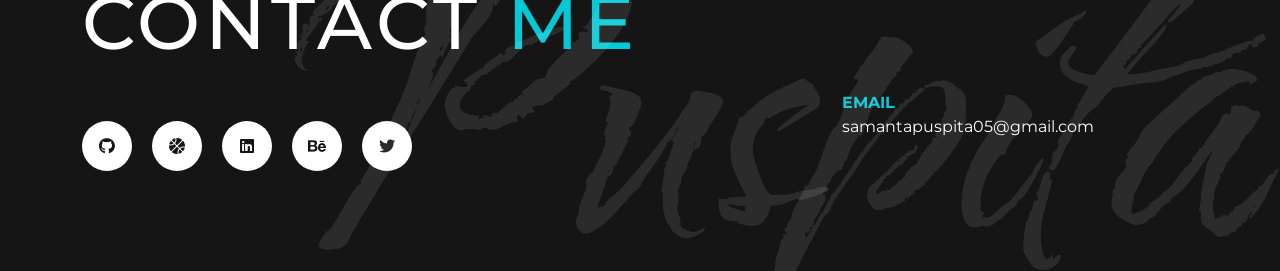
==== commit 57f08767: "Remove contact number from index.html Removed contact number from the about me section." ====
--- a/about_me/index.html
+++ b/about_me/index.html
@@ -289,8 +289,6 @@
                             B.B.A Lane, Howrah, WB</p> -->
                             <p><strong>EMAIL</strong><br>
                             samantapuspita05@gmail.com</p>
-                            <p><strong>CONTACT NO.</strong><br>
-                            +91 79805 30516</p>
                         </div>
 
                     </div>
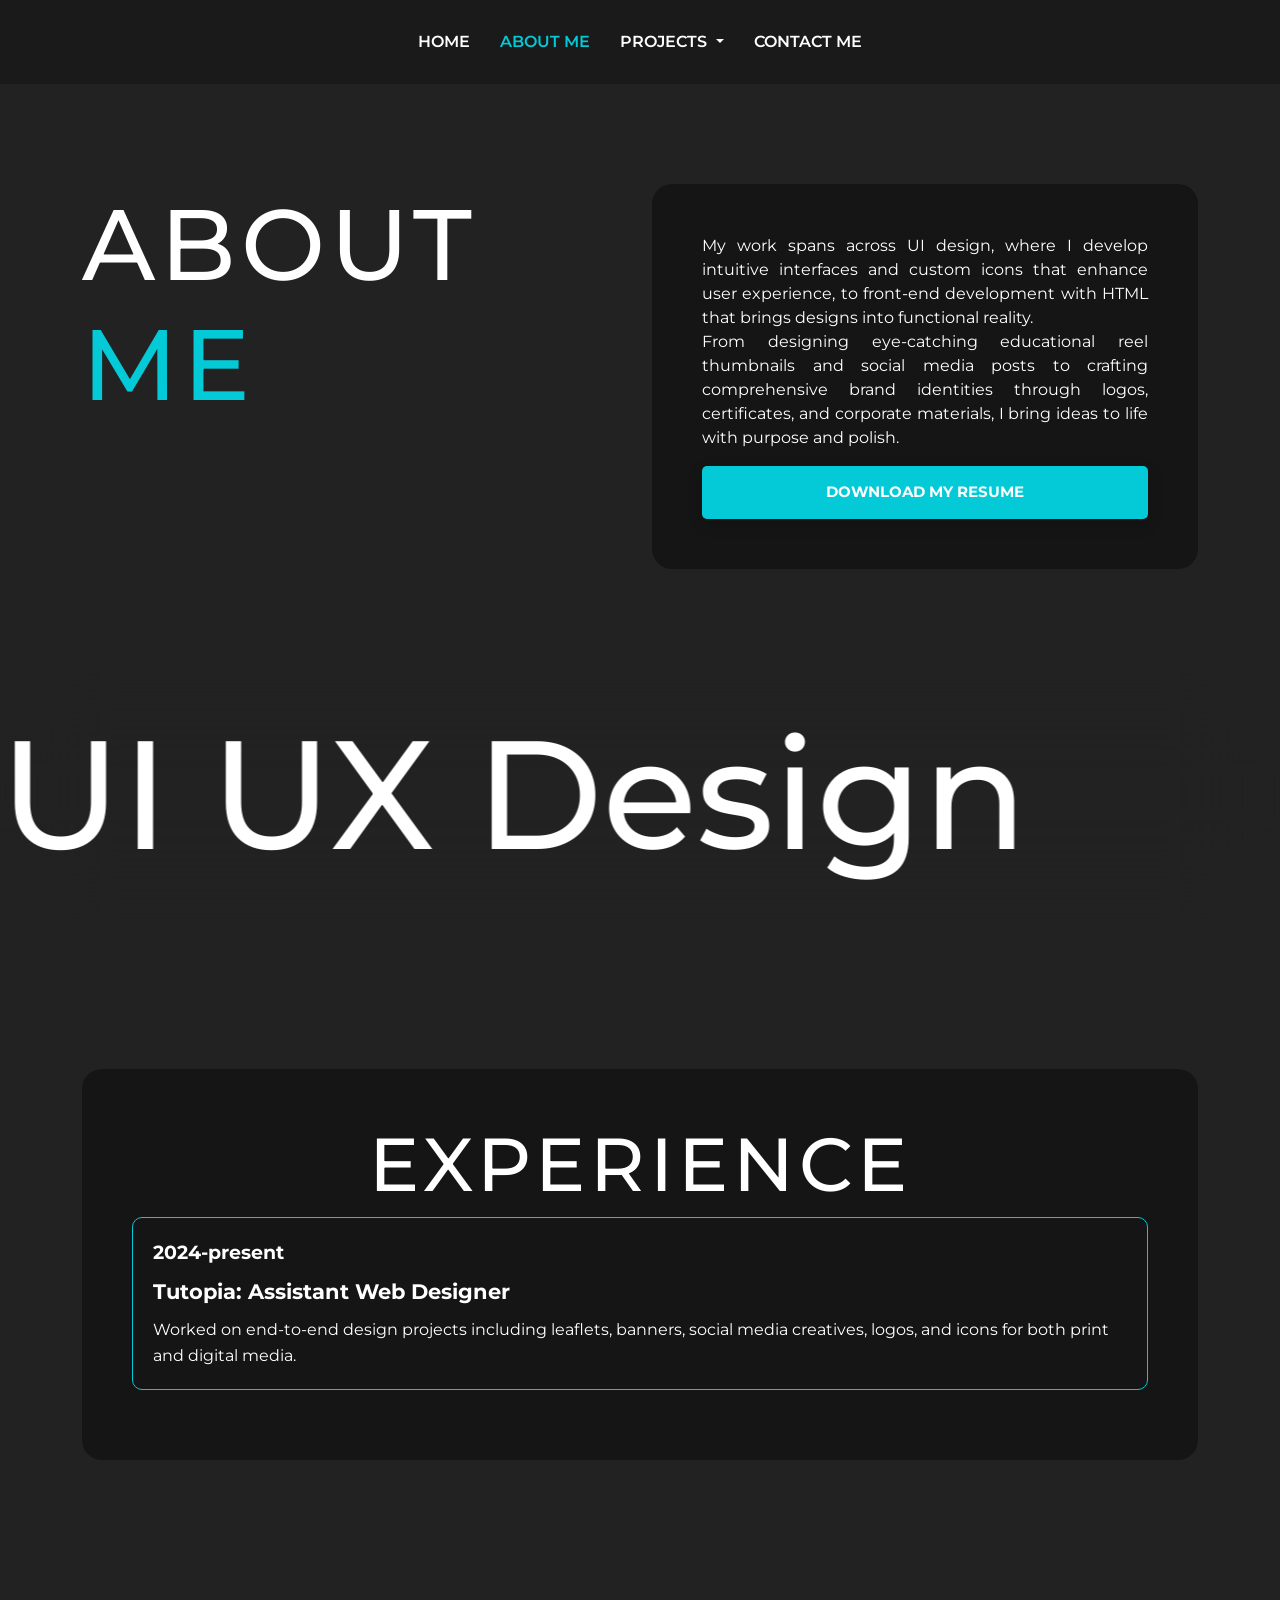
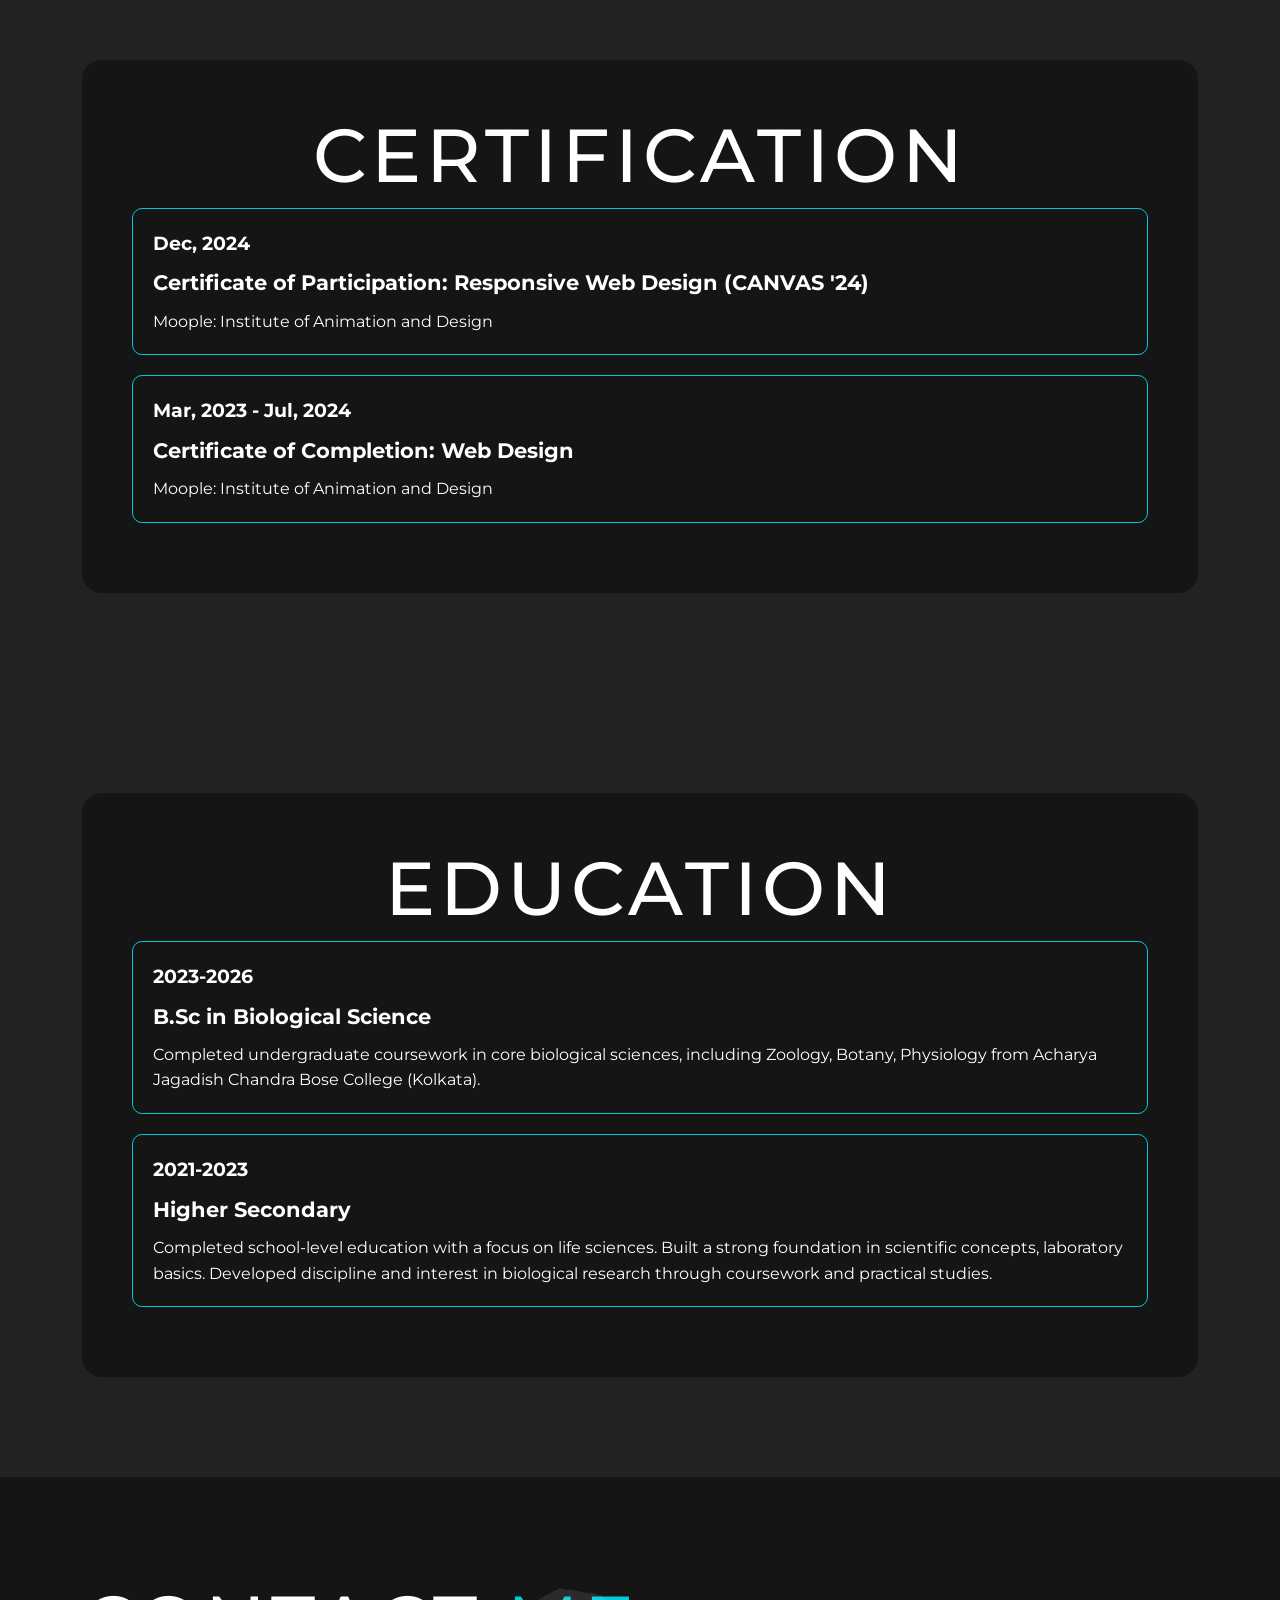
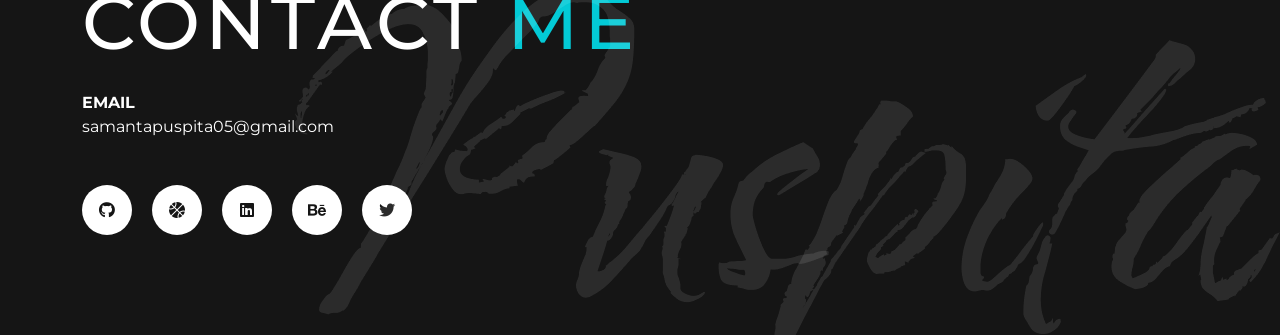
==== commit 7d2a6c81: "Update index.html" ====
--- a/about_me/index.html
+++ b/about_me/index.html
@@ -259,6 +259,7 @@
             <div class="row">
                 <div class="">
                     <h3 class="head01 mb-4">CONTACT <span class="highlight">ME</span></h3>
+					<p><strong>EMAIL</strong><br>samantapuspita05@gmail.com</p>
                     <div class="row">
                         <div class="col-4 col-md-4 contact-info">
                         <div class="social-icons">
@@ -287,8 +288,7 @@
                         <div class="col-4 col-md-4 contact-info">
                             <!-- <p><strong>ADDRESS:</strong><br>
                             B.B.A Lane, Howrah, WB</p> -->
-                            <p><strong>EMAIL</strong><br>
-                            samantapuspita05@gmail.com</p>
+
                         </div>
 
                     </div>
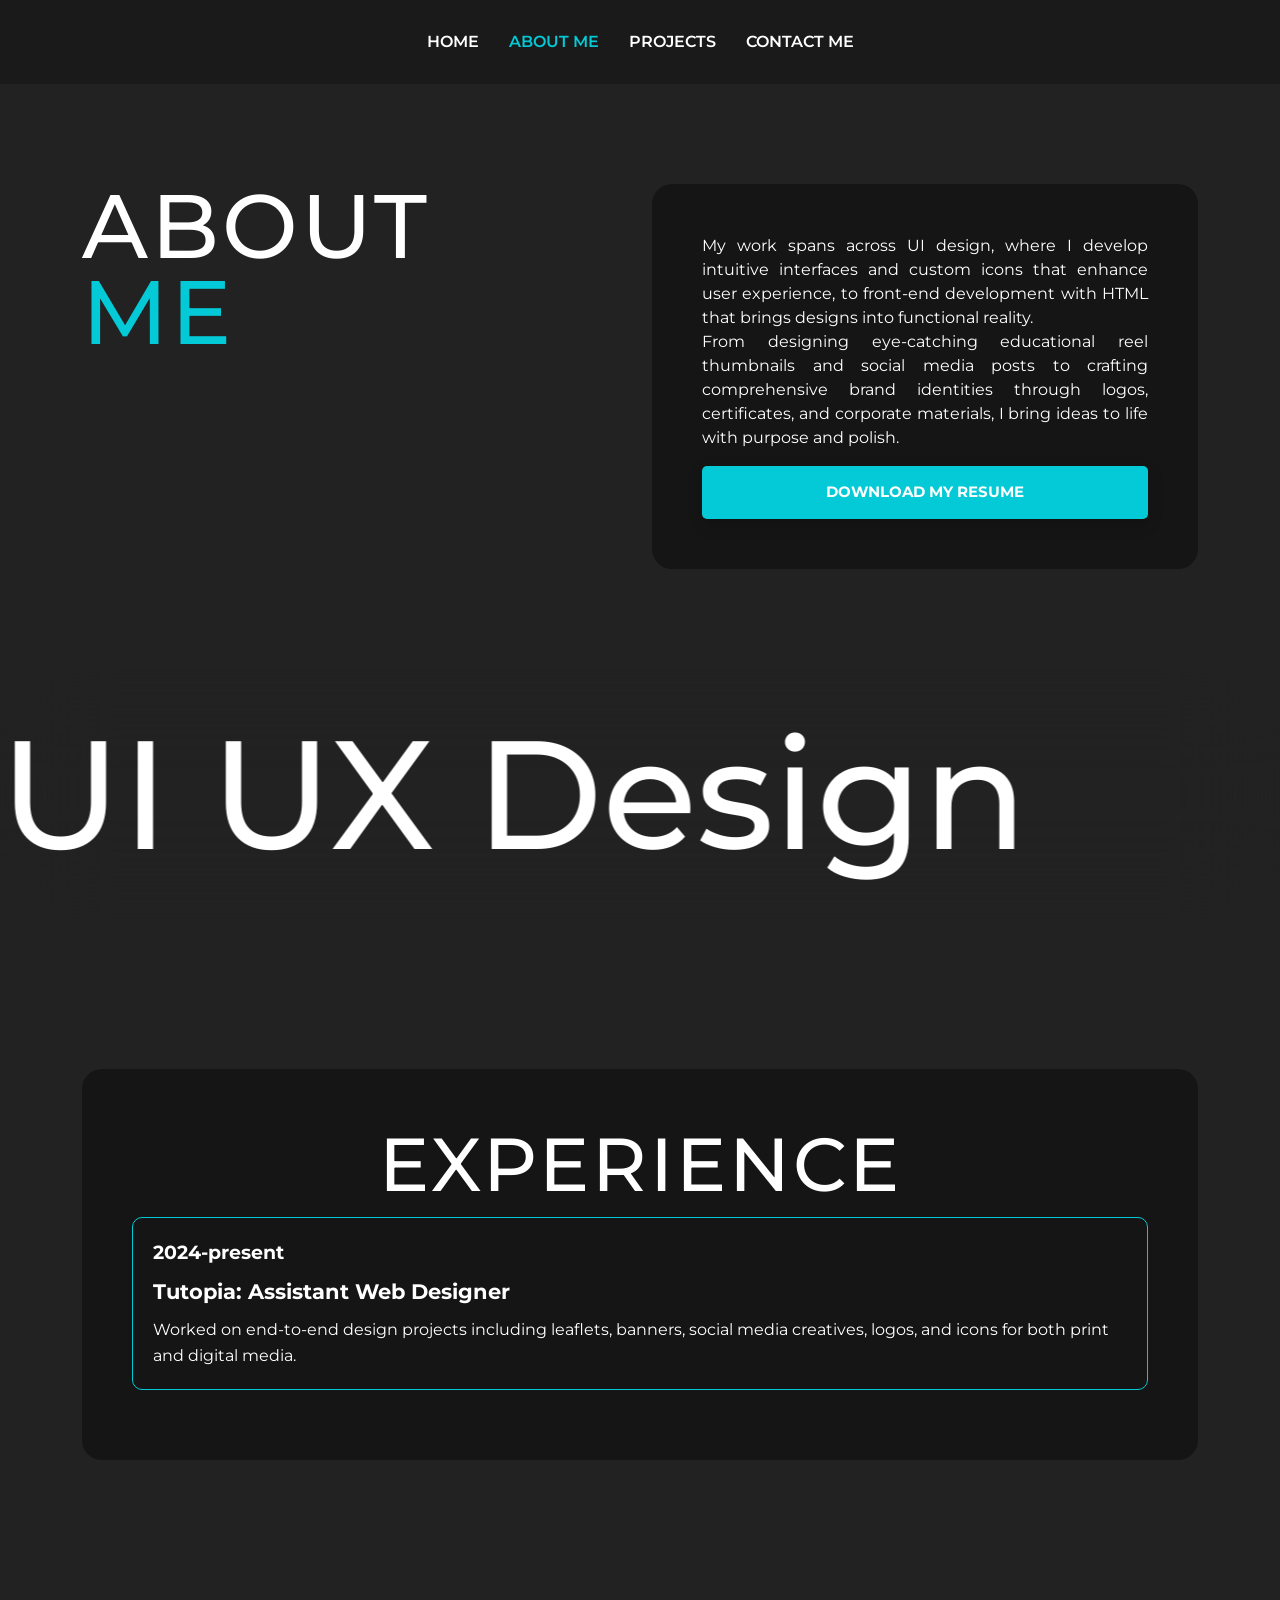
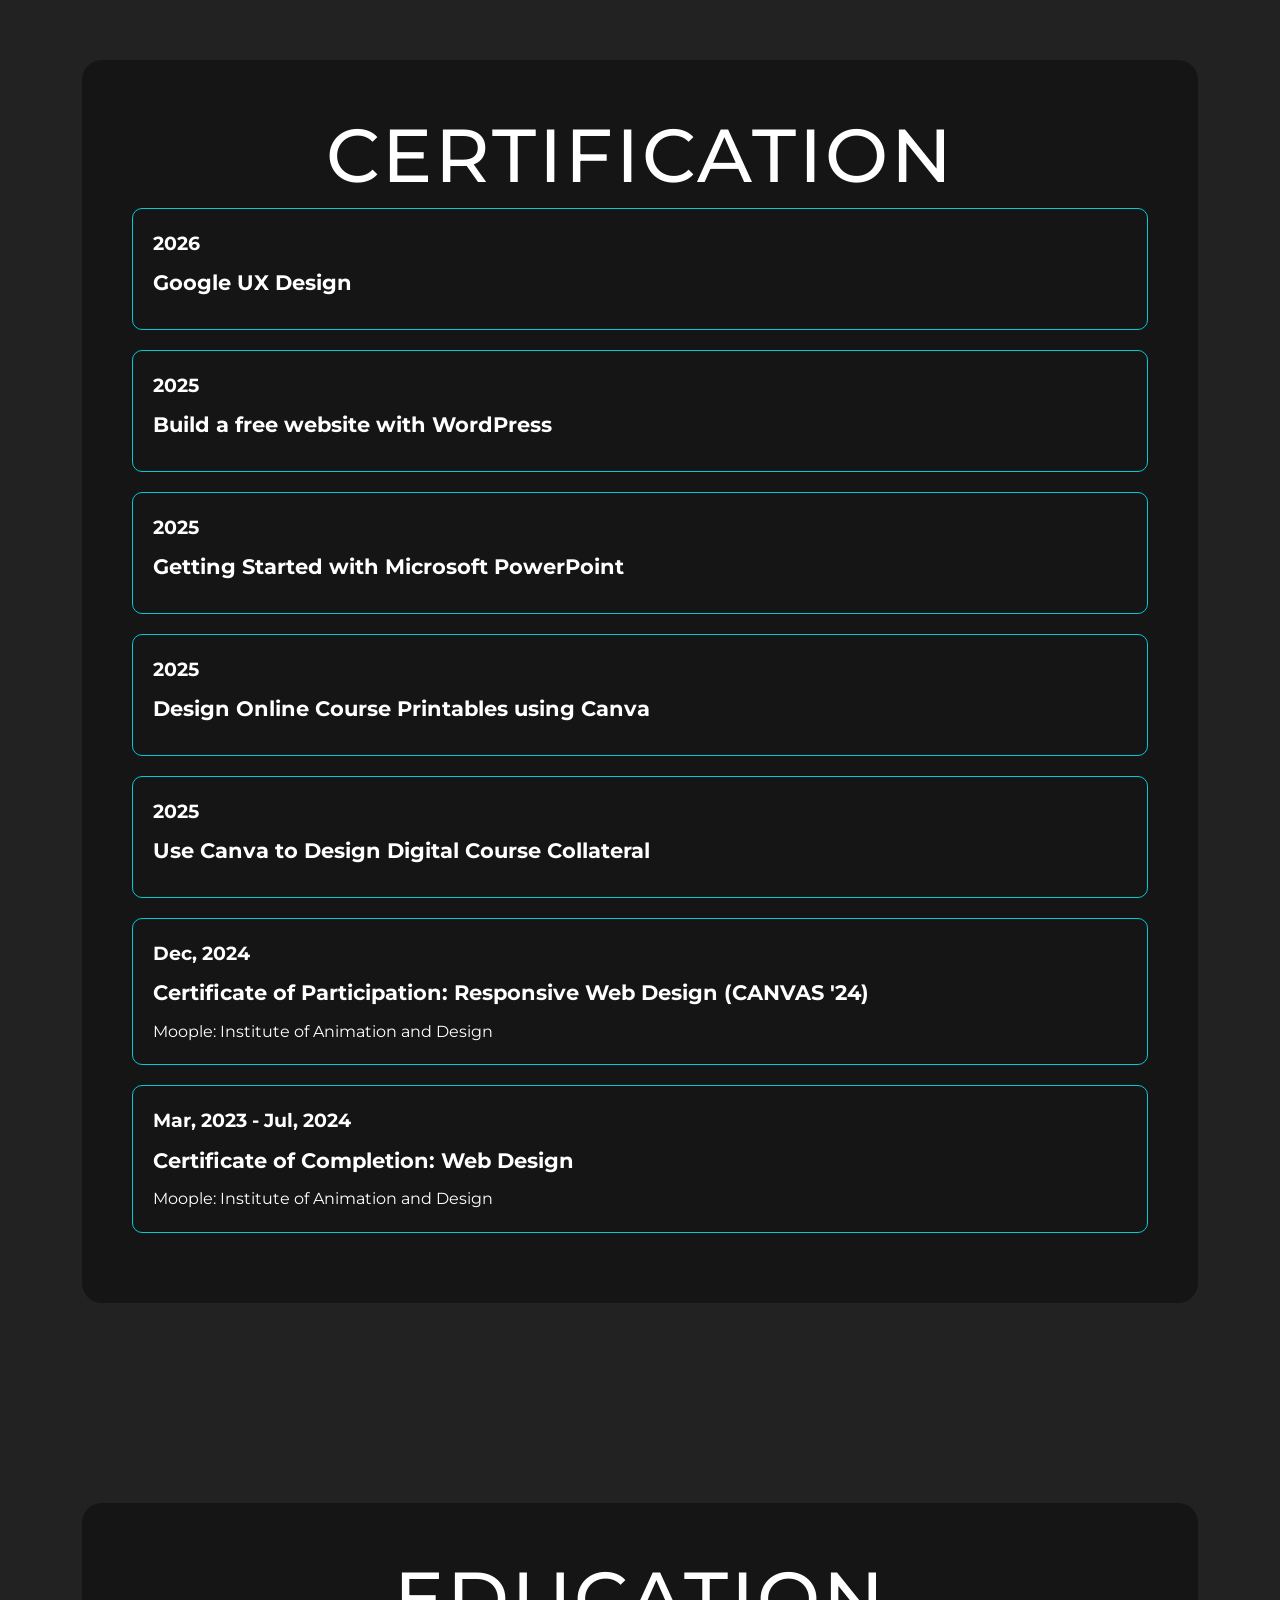
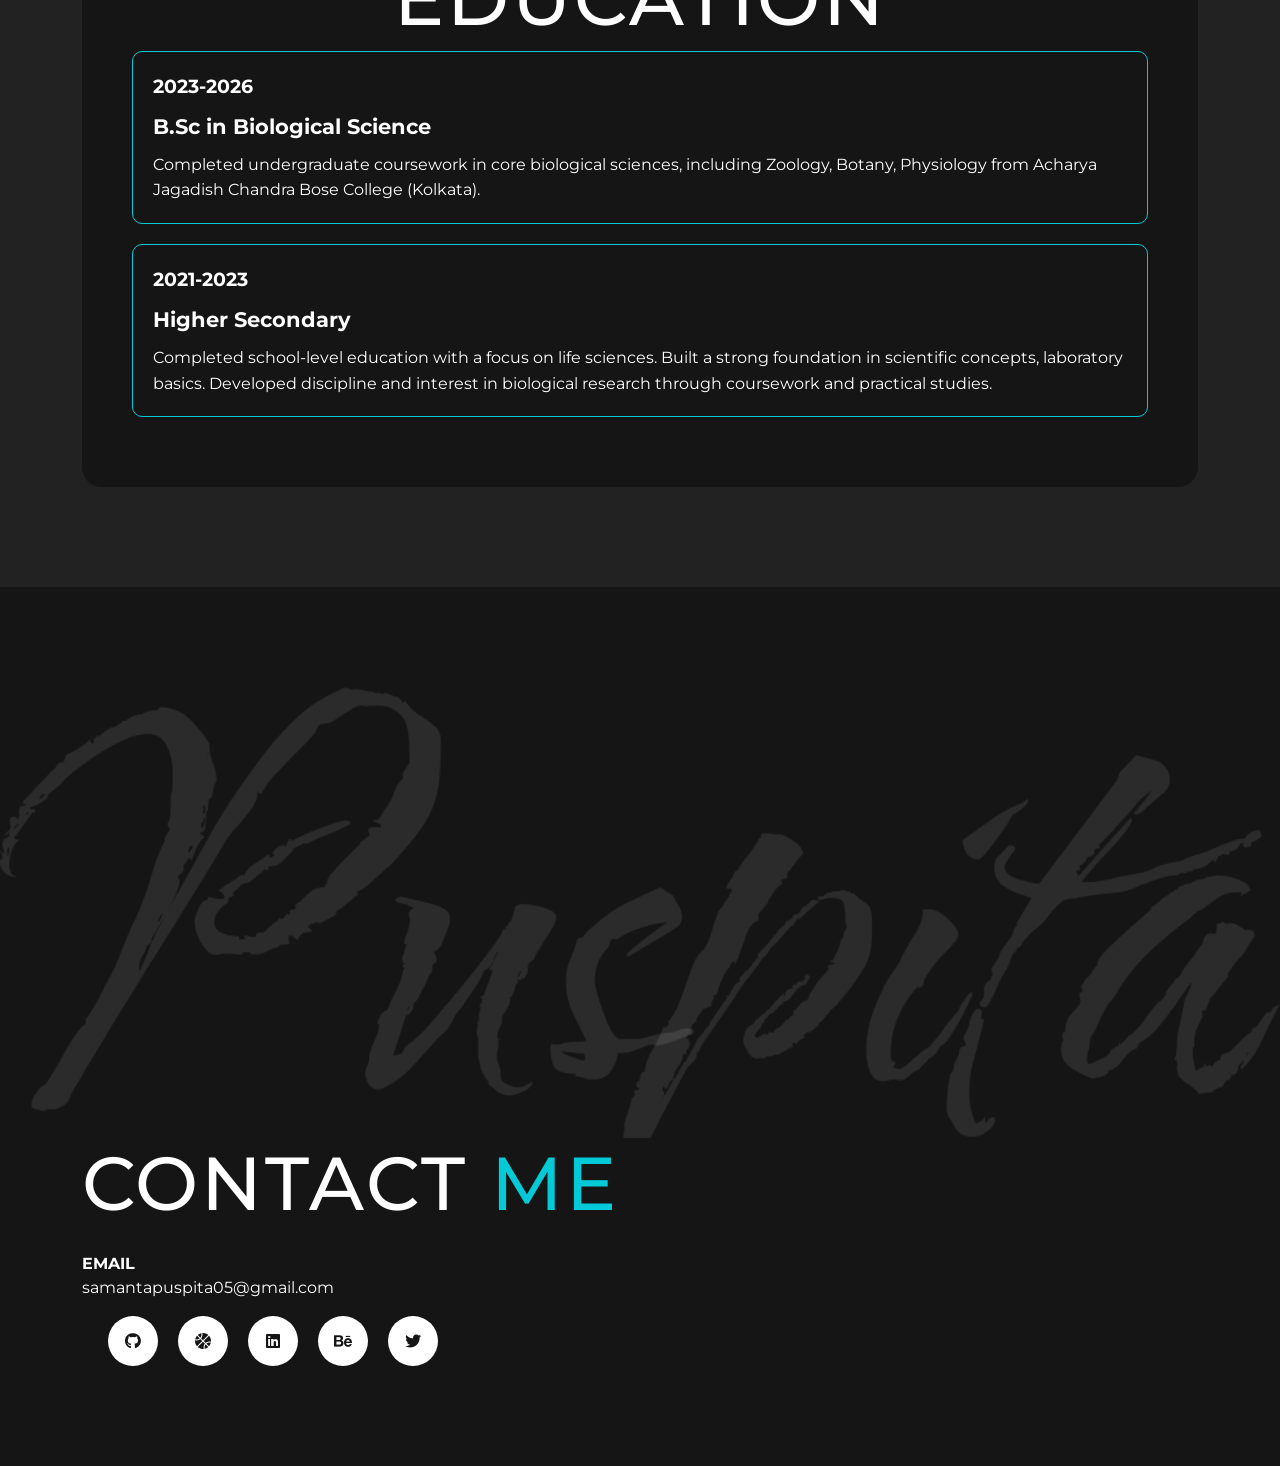
==== commit a0b30c2f: "Responsive Change" ====
--- a/about_me/index.html
+++ b/about_me/index.html
@@ -4,6 +4,7 @@
     <meta charset="UTF-8">
     <meta name="viewport" content="width=device-width, initial-scale=1.0">
     <link href="https://cdn.jsdelivr.net/npm/bootstrap@5.3.7/dist/css/bootstrap.min.css" rel="stylesheet" integrity="sha384-LN+7fdVzj6u52u30Kp6M/trliBMCMKTyK833zpbD+pXdCLuTusPj697FH4R/5mcr" crossorigin="anonymous">
+    <link rel="stylesheet" href="https://cdn-uicons.flaticon.com/4.0.0/uicons-regular-rounded/css/uicons-regular-rounded.css">
     <link rel="stylesheet" href="assets/css/style.css">
     <link rel="preconnect" href="https://fonts.googleapis.com">
 <link rel="preconnect" href="https://fonts.gstatic.com" crossorigin>
@@ -17,33 +18,25 @@
 <body>
     <!-- ------------------------------------------------------------------------header section start -->
     <section class="header">
-      <nav class="navbar navbar-expand-lg navbar-light">
+      <nav class="navbar navbar-expand-md navbar-light">
         <div class="container">
           <button class="navbar-toggler" type="button" data-bs-toggle="collapse" data-bs-target="#navbarSupportedContent" aria-controls="navbarSupportedContent" aria-expanded="false" aria-label="Toggle navigation">
-            <span class="navbar-toggler-icon"></span>
+            <i class="fi fi-rr-bars-staggered"></i>
           </button>
           <div class="collapse navbar-collapse d-flex justify-content-center" id="navbarSupportedContent">
-            <button class="btn-close btn-close-white d-lg-none" type="button" data-bs-toggle="collapse" data-bs-target="#navbarSupportedContent" aria-controls="navbarSupportedContent" aria-expanded="false" aria-label="Close navigation"></button>
+            <button class="btn-close btn-close-white d-md-none" type="button" data-bs-toggle="collapse" data-bs-target="#navbarSupportedContent" aria-controls="#navbarSupportedContent" aria-expanded="false" aria-label="Close navigation"></button>
             <ul class="navbar-nav me-auto mb-2 mb-lg-0">
               <li class="nav-item">
-                <a class="nav-link" href="../index.html">HOME</a>
+                <a class="nav-link" href="../home.html">HOME</a>
               </li>
               <li class="nav-item">
-                <a class="nav-link active" href="#">ABOUT ME</a>
-              </li>
-              <li class="nav-item dropdown">
-                <a class="nav-link dropdown-toggle" href="#" id="navbarDropdown" role="button" data-bs-toggle="dropdown" aria-expanded="false">
-                  PROJECTS
-                </a>
-                <ul class="dropdown-menu" aria-labelledby="navbarDropdown">
-                 <li><a class="dropdown-item" href="../all-projects.html">ALL DESIGN</a></li>
-                 <li><a class="dropdown-item" href="#">WEB DESIGN</a></li>
-                 <li><a class="dropdown-item" href="#">UI UX DESIGN</a></li>
-                 <li><a class="dropdown-item" href="#">GRAPHICS DESIGN</a></li>
-                </ul>
+                <a class="nav-link active" href="index.html">ABOUT ME</a>
               </li>
               <li class="nav-item">
-                <a class="nav-link" href="../contact/index.html" >CONTACT ME</a>
+                <a class="nav-link" href="../all-projects.html">PROJECTS</a>
+              </li>
+              <li class="nav-item">
+                <a class="nav-link" href="../contact/index.html">CONTACT ME</a>
               </li>
             </ul>
           </div>
@@ -57,16 +50,16 @@
         <div class="about-me padding">
             <div class="container">
             <div class="row">
-                <div class="col-6">
+                <div class="col-12 col-md-6">
                     <h2 class="head01 experience-hd collab-txt">ABOUT <br><span class="highlight">ME</span></h2>
 
                 </div>
-                <div class="col-6">
+                <div class="col-12 col-md-6">
                     <div class="about-txt">
                         <p>My work spans across UI design, where I develop intuitive interfaces and custom icons that enhance user experience, to front-end development with HTML that brings designs into functional reality.
  <br>                     From designing eye-catching educational reel thumbnails and social media posts to crafting comprehensive brand identities through logos, certificates, and corporate materials, I bring ideas to life with purpose and polish.  </p>
 
-                        <a class="btn01" href="https://drive.google.com/file/d/1-jR8YOhZiFTSqWnGylkuCeQZZHngYfCr/view?usp=sharing"><span>DOWNLOAD MY RESUME</span></a>
+                        <a class="btn01" href="https://drive.google.com/file/d/1CT3Owhg3kUezYxqmbWzbRIC6mVk4_I-d/view?usp=sharing"><span>DOWNLOAD MY RESUME</span></a>
 
 
                     </div>
@@ -199,16 +192,46 @@
                             Google via Coursera
                         </div>
                     </div> -->
+        <div class="timeline-item">
+            <div class="timeline-year">2026</div>
+            <div class="timeline-title">
+                <a href="https://coursera.org/share/53c9e6522a9c0ade6f2af49d0d5d4319" class="item-link" target="_blank">Google UX Design</a>
+            </div>
+        </div>
+        <div class="timeline-item">
+            <div class="timeline-year">2025</div>
+            <div class="timeline-title">
+                <a href="https://coursera.org/share/8bbcbd243922005c5b347957fe8d2461" class="item-link" target="_blank">Build a free website with WordPress</a>
+            </div>
+        </div>
+        <div class="timeline-item">
+            <div class="timeline-year">2025</div>
+            <div class="timeline-title">
+                <a href="https://coursera.org/share/2d0f2c0e6aec5eb56a7e17962d7139d6" class="item-link" target="_blank">Getting Started with Microsoft PowerPoint</a>
+            </div>
+        </div>
+        <div class="timeline-item">
+            <div class="timeline-year">2025</div>
+            <div class="timeline-title">
+                <a href="https://coursera.org/share/f7363ff96a61f094fe7e802eacb94034" class="item-link" target="_blank">Design Online Course Printables using Canva</a>
+            </div>
+        </div>
+        <div class="timeline-item">
+            <div class="timeline-year">2025</div>
+            <div class="timeline-title">
+                <a href="https://coursera.org/share/0dd838d4a162201282aed792d59a4a75" class="item-link" target="_blank">Use Canva to Design Digital Course Collateral</a>
+            </div>
+        </div>
                     <div class="timeline-item">
                         <div class="timeline-year">Dec, 2024</div>
-                        <div class="timeline-title">Certificate of Participation: Responsive Web Design (CANVAS '24)</div>
+                        <div class="timeline-title"><a href="https://drive.google.com/file/d/1RZQ-ISp1Y8aMQTDdq3G1m_sGKtQA3amJ/view?usp=sharing" target="_blank">Certificate of Participation: Responsive Web Design (CANVAS '24)</a></div>
                         <div class="timeline-desc">
                             Moople: Institute of Animation and Design
                         </div>
                     </div>
                     <div class="timeline-item">
                         <div class="timeline-year">Mar, 2023 - Jul, 2024</div>
-                        <div class="timeline-title">Certificate of Completion: Web Design</div>
+                        <div class="timeline-title"><a href="https://drive.google.com/file/d/1myojcg5CdodEQBXJtDuF98QqLIs9nvRM/view?usp=sharing" target="_blank">Certificate of Completion: Web Design</a></div>
                         <div class="timeline-desc">
                             Moople: Institute of Animation and Design
                         </div>
@@ -292,8 +315,6 @@
                         </div>
 
                     </div>
-                    
-
                 </div>
             </div>
         </div>
--- a/about_me/assets/css/style.css
+++ b/about_me/assets/css/style.css
@@ -88,7 +88,7 @@
     color: #fff;
     font-size: 75px;
     font-weight: 500 !important;
-    letter-spacing: 5px;
+    letter-spacing: 3px;
 }
 
 .highlight{
@@ -150,10 +150,20 @@
     }
 
 .timeline-title {
-     color: #fff;
+    color: #fff;
     font-size: 1.3rem;
     font-weight: bold;
     margin: 10px 0;
+}
+
+.timeline-title a {
+    color: #fff;
+    font-weight: bold;
+    transition: color 0.3s ease;
+}
+
+.timeline-title a:hover {
+    color: #03CAD6;
 }
 
 .timeline-desc {
@@ -170,31 +180,47 @@
         letter-spacing: 2px;
     }
     
-    .hd {
-        font-size: 30px;
-        margin-bottom: 30px;
-    }
-    
-    .sub-hd {
-        font-size: 20px;
-        margin-bottom: 15px;
-    }
-    
-    .para {
+    .banner {
+        height: 400px;
+        background-position: center center;
+        background-attachment: scroll;
+    }
+    
+    .ban-back {
+        width: 80%;
+        right: 10%;
+        bottom: 0;
+        max-width: 300px;
+    }
+    
+    .ban-text01 {
+        left: 50%;
+        bottom: 20%;
+        transform: translateX(-50%);
+        text-align: center;
+    }
+    
+    .about-bx img {
+        width: 90%;
+    }
+    
+    .abt-bx {
+        padding: 50px 0;
+    }
+    
+    .about-text p {
         font-size: 14px;
     }
     
-    .navbar {
-        padding: 10px 0;
-    }
-    
-    .nav-link {
-        padding: 10px !important;
+    .btn01 {
+        width: 80%;
+        padding: 12px 30px;
         font-size: 14px;
-    }
-    
-    .section-title {
-        font-size: 2rem;
+        min-height: 44px; /* Touch target size */
+    }
+    
+    .experience-section {
+        padding: 50px 0;
     }
     
     .timeline-item {
@@ -209,45 +235,227 @@
         font-size: 1.1rem;
     }
     
+    .progress {
+        width: 120px;
+        height: 120px;
+        line-height: 120px;
+    }
+    
+    .progress > span {
+        width: 50%;
+        height: 100%;
+    }
+    
+    .progress .progress-bar {
+        border-width: 5px;
+    }
+    
+    .progress .progress-value div {
+        font-size: 14px;
+    }
+    
+    .progress-name {
+        font-size: 12px;
+        margin-top: 10px;
+    }
+    
+    .tool-icon {
+        width: 50px;
+        height: 50px;
+        margin: 10px;
+    }
+    
+    .filter-buttons {
+        flex-wrap: wrap;
+        gap: 8px;
+        padding: 0 10px;
+    }
+    
+    .filter-btn {
+        padding: 8px 16px;
+        font-size: 0.85rem;
+        min-height: 44px; /* Touch target size */
+    }
+    
+    .portfolio-grid {
+        grid-template-columns: 1fr;
+        gap: 15px;
+        padding: 0 10px;
+    }
+    
+    .portfolio-item {
+        min-height: unset;
+    }
+    
+    .project-info {
+        grid-template-columns: 1fr;
+        gap: 15px;
+    }
+    
+    .carousel-item img {
+        height: 250px;
+    }
+    
+    .tech-tag {
+        font-size: 0.8rem;
+        padding: 4px 8px;
+    }
+    
+    .collab-bx {
+        padding: 15px;
+    }
+    
+    .sign {
+        width: 70%;
+    }
+    
+    .social-icons {
+        gap: 5px;
+    }
+    
     .social-icon {
-        width: 40px;
-        height: 40px;
-    }
-    
-    .horizontal-ticker__slide {
-        width: 120px;
-        aspect-ratio: 400 / 273;
-    }
-    
-    .horizontal-ticker__slide h1 {
-        font-size: 80px;
+        width: 44px; /* Minimum touch target */
+        height: 44px;
+        min-width: 44px;
+        min-height: 44px;
     }
 }
 
 /* Small devices (tablets, 576px and up) */
 @media (min-width: 576px) and (max-width: 767.98px) {
+    .collab-bx {
+    background-color: #151515;
+    padding: 30px;
+    border-radius: 20px;
+}
     .head01 {
         font-size: 50px;
         letter-spacing: 3px;
     }
     
-    .horizontal-ticker__slide {
+    .banner {
+        height: 600px;
+    }
+    
+    .ban-back {
+        width: 60%;
+        right: 20%;
+    }
+    
+    .ban-text01 {
+        left: 60%;
+        transform: none;
+    }
+    
+    .about-bx img {
+        width: 100%;
+    }
+    
+    .abt-bx {
+        padding: 80px 0;
+    }
+    
+    .btn01 {
+        width: 50%;
+    }
+    
+    .progress {
         width: 140px;
-    }
-    
-    .horizontal-ticker__slide h1 {
-        font-size: 100px;
+        height: 140px;
+        line-height: 140px;
+    }
+    
+    .tool-icon {
+        width: 60px;
+        height: 60px;
+        margin: 15px;
+    }
+    
+    .portfolio-grid {
+        grid-template-columns: repeat(2, 1fr);
+        gap: 20px;
+    }
+    
+    .carousel-item img {
+        height: 300px;
     }
 }
 
 /* Medium devices (tablets, 768px and up) */
 @media (min-width: 768px) and (max-width: 991.98px) {
     .head01 {
-        font-size: 60px;
-    }
-    
-    .horizontal-ticker__slide h1 {
-        font-size: 120px;
+        font-size: 52px;
+    }
+
+    .collab-bx {
+    background-color: #151515;
+    padding: 30px;
+    border-radius: 20px;
+}
+.social-icons {
+    display: flex;
+    gap: 20px;
+    margin-top: 5px;
+}
+.padding {
+    padding: 60px 0;
+}
+    .btn01 {
+    width: 100%;
+    border: none;
+    display: block;
+    text-align: center;
+    cursor: pointer;
+    text-transform: uppercase;
+    outline: none;
+    overflow: hidden;
+    position: relative;
+    color: #fff;
+    font-weight: 700;
+    font-size: 15px;
+    background-color: #03CAD6;
+    padding: 15px 50px;
+    box-shadow: 0 5px 15px rgba(0, 0, 0, 0.20);
+    border-radius: 5px;
+}
+    .sign {
+    position: absolute;
+    bottom: 0%;
+    left: 50%;
+    z-index: 99;
+}
+    .banner {
+        height: 610px;
+    }
+    
+    .ban-back {
+        width: 60%;
+        left: 0%;
+    }
+    
+    .ban-text01 {
+        left: 50%;
+    }
+
+    .abt-bx {
+        padding: 50px 0;
+    }
+.about-text p {
+    font-size: 14px;
+    color: #fff;
+    margin-bottom: 30px;
+}
+    
+    .about-bx img {
+        width: 100%;
+    }
+    
+    .portfolio-grid {
+        grid-template-columns: repeat(2, 1fr);
+    }
+    
+    .carousel-item img {
+        height: 350px;
     }
 }
 
@@ -256,6 +464,14 @@
     .head01 {
         font-size: 70px;
     }
+    
+    .banner {
+        height: 900px;
+    }
+    
+    .ban-text01 {
+        left: 68%;
+    }
 }
 
 /* Extra large devices (large desktops, 1200px and up) */
@@ -263,6 +479,14 @@
     .head01 {
         font-size: 75px;
     }
+    
+    .banner {
+        height: 972px;
+    }
+    
+    .ban-text01 {
+        left: 67%;
+    }
 }
 
 /* General mobile adjustments */
@@ -271,35 +495,18 @@
         padding: 50px 0;
     }
     
-    .portfolio-grid {
-        grid-template-columns: 1fr;
-        gap: 15px;
-        padding: 0 10px;
-    }
-    
-    .filter-buttons {
-        flex-wrap: wrap;
-        gap: 8px;
-        padding: 0 10px;
-    }
-    
-    .filter-btn {
-        padding: 8px 16px;
-        font-size: 0.85rem;
-    }
-    
-    .project-info {
-        grid-template-columns: 1fr;
-        gap: 15px;
-    }
-    
-    .carousel-item img {
-        height: 250px;
-    }
-    
-    .tech-tag {
-        font-size: 0.8rem;
-        padding: 4px 8px;
+    .hd {
+        font-size: 30px;
+        margin-bottom: 30px;
+    }
+    
+    .sub-hd {
+        font-size: 20px;
+        margin-bottom: 15px;
+    }
+    
+    .para {
+        font-size: 14px;
     }
     
     .navbar {
@@ -314,7 +521,8 @@
     
     .navbar-toggler {
         border: none;
-        background-color: #03CAD6;
+        /* background-color: #03CAD6; */
+        color: #fff;
     }
     
     .navbar-toggler-icon {
@@ -334,6 +542,7 @@
     .navbar-collapse .btn-close:hover {
         opacity: 1;
     }
+}
     
     /* Adjust navbar layout for mobile with close button */
     @media (max-width: 991.98px) {
@@ -342,61 +551,46 @@
             padding-top: 50px; /* Make room for close button */
         }
         
-        .navbar-nav {
-            width: 100%;
-            text-align: center;
-        }
-    }
-}
-
-        /* Responsive Design */
-        @media (max-width: 768px) {
-            .section-title {
-                font-size: 2rem;
-            }
-
-            .portfolio-grid {
-                grid-template-columns: 1fr;
-                gap: 20px;
-                padding: 0 10px;
-            }
-
-            .filter-buttons {
-                gap: 10px;
-                padding: 0 20px;
-            }
-
-            .filter-btn {
-                padding: 10px 20px;
-                font-size: 0.9rem;
-            }
-
-            .project-info {
-                grid-template-columns: 1fr;
-                gap: 20px;
-            }
-
-            .carousel-item img {
-                height: 300px;
-            }
-        }
-
-        .hidden {
-            display: none !important;
-        }
-
-                /* Projects Section */
-        .projects-section {
-            padding: 100px 0;
-            background-color: #151515;
-        }
-
-        .project-card {
-            border-radius: 1%;
-            overflow: hidden;
-            transition: transform 0.3s ease;
-            margin-bottom: 30px;
-        }
+    .navbar .container {
+        display: flex;
+        justify-content: space-between;
+        align-items: center;
+    }
+    
+    .navbar-toggler {
+        margin-left: auto;
+    }
+    
+    
+    .section-title {
+        font-size: 2rem;
+    }
+    
+    .hero-title {
+        font-size: 2rem;
+    }
+    
+    .hero-subtitle {
+        font-size: 1.5rem;
+    }
+    
+    .hero-image {
+        width: 250px;
+        height: 250px;
+    }
+    
+    .projects-section {
+        padding: 50px 0;
+    }
+    
+    .collab-section {
+        padding: 50px 0;
+    }
+    
+    .contact-section {
+        padding: 50px 0;
+    }
+}
 
         .project-card:hover {
             transform: translateY(-10px);
@@ -409,18 +603,23 @@
         .p-p{
             color: #fff;
         }
-.collab-section{
-                padding: 100px 0;
-            background-color: #222222;
-}
-.collab-bx{
+.collab-section {
+    background-color: #111111;
+}
+.collab-bx {
     background-color: #151515;
-    padding: 50px;
-    border-radius: 20px;
-}
-.collab-txt{
-    font-size: 100px;
-    padding-bottom: 0px;
+    padding: 80px 40px;
+    border-radius: 24px;
+    max-width: 1200px;
+    margin: 0 auto;
+    box-shadow: 0 30px 70px rgba(0, 0, 0, 0.35);
+}
+.collab-txt {
+    font-size: 90px;
+    padding-bottom: 0;
+    line-height: 0.95;
+    word-break: break-word;
+    margin: 0;
 }
         /* Contact Section */
         .contact-section {
@@ -428,10 +627,11 @@
             padding: 100px 0;
             background-color: #151515;
         }
-        .sign{
-            position: absolute;
-            bottom: 0%;
-            right: 0%;
+        .contact-info p{
+            text-align: right;
+        }
+        .contact-info {
+            text-align: right;
             z-index: 99;
         }
         .cross{
@@ -455,7 +655,7 @@
         .social-icons {
             display: flex;
             gap: 20px;
-            margin-top: 30px;
+            justify-content: flex-end;
         }
 
         .social-icon {
@@ -477,8 +677,9 @@
             color: white;
         }
 
-.contact-info{
+.contact-info {
     text-align: right;
+    z-index: 99;
 }
 
 .contact-info p strong{
@@ -515,7 +716,490 @@
   }
   button.back-to-top:hover,
   button.back-to-top:active,
-  button.back-to-top:focus,{
+  button.back-to-top:focus {
+    outline: 0 !important;
+  }
+  button.back-to-top::before,
+  button.back-to-top::after {
+    content: "";
+      display: block;
+      vertical-align: middle;
+      border-bottom: solid 10px #fff;
+      border-left: solid 10px transparent;
+      border-right: solid 10px transparent;
+      height: 0;
+      margin: 18px auto 0;
+      width: 0;
+    border-radius:20px;
+    visibility: hidden;
+  }
+  button.back-to-top.show::after,
+  button.back-to-top.show::before{
+    visibility: visible;
+  }
+  button.back-to-top::after {
+    border-bottom-color: #5732DC;
+        position: relative;
+    top:-24px;
+  }
+  button.back-to-top.show {
+    display: block;
+    background: #fff;
+    color: #00ab6c;
+    font-size: 25px;
+    right: 25px;
+      bottom: 50px;
+    height: 50px;
+    width: 50px;
+    visibility: visible;
+      box-shadow: 0px 2px 4px 1px rgba(0, 0, 0, 0.25);
+    -webkit-box-shadow: 0px 2px 4px 1px rgba(0, 0, 0, 0.25);
+    -moz-box-shadow: 0px 2px 4px 1px rgba(0, 0, 0, 0.25);
+  }
+  button.back-to-top.show:active {
+    box-shadow: 0px 4px 8px 2px rgba(0, 0, 0, 0.25);
+    -webkit-box-shadow: 0px 4px 8px 2px rgba(0, 0, 0, 0.25);
+    -moz-box-shadow: 0px 4px 8px 2px rgba(0, 0, 0, 0.25);
+  }
+        /* Responsive Design */
+        @media (max-width: 768px) {
+            .hero-title {
+                font-size: 2.5rem;
+            }
+            
+            .hero-subtitle {
+                font-size: 1.8rem;
+            }
+            
+            .hero-image {
+                width: 300px;
+                height: 300px;
+            }
+            
+            .section-title {
+                font-size: 2rem;
+            }
+        }
+
+
+ @media (max-width: 768px) {
+
+  .head01 {
+    color: #fff;
+    font-size: 40px;
+    font-weight: 500 !important;
+    letter-spacing: 3px;
+}
+.banner {
+    background-color: #151515;
+    position: relative;
+    height: 490px;
+}
+.about-text p {
+    font-size: 12px;
+    color: #fff;
+    margin-bottom: 35px;
+}
+        .abt-bx {
+            padding: 50px 25px;
+        }
+.btn01
+ {
+    border: none;
+    display: block;
+    text-align: center;
+    cursor: pointer;
+    text-transform: uppercase;
+    outline: none;
+    overflow: hidden;
+    position: relative;
+    color: #fff;
+    font-weight: 700;
+    font-size: 12px;
+    background-color: #03CAD6;
+    padding: 10px 25px;
+    box-shadow: 0 5px 15px rgba(0, 0, 0, 0.20);
+    border-radius: 5px;
+}
+.about-bx img {
+    width: 80%;
+}
+.experience-section {
+    padding: 70px 0;
+    background-color: #151515;
+    align-items: center;
+}
+.tools-section {
+    padding: 70px 0;
+    background-color: #222222;
+}
+.projects-section {
+    padding: 70px 0;
+    background-color: #151515;
+}
+.collab-section {
+    padding: 70px 0;
+        background-color: #111111;
+    }
+    .collab-bx {
+        background-color: #151515;
+        padding: 80px 40px;
+        border-radius: 24px;
+        max-width: 1200px;
+        margin: 0 auto;
+        box-shadow: 0 30px 70px rgba(0, 0, 0, 0.35);
+    }
+    .contact-section {
+        position: relative;
+        padding: 70px 0;
+        background-color: #151515;
+    display: flex;
+    gap: 7px;
+    justify-content: flex-end;
+}
+
+ }
+
+@media (max-width: 768px) {
+
+  .head01 {
+    color: #fff;
+    font-size: 40px;
+    font-weight: 500 !important;
+    letter-spacing: 3px;
+}
+.banner {
+    background-color: #151515;
+    position: relative;
+    height: 490px;
+}
+.about-text p {
+    font-size: 12px;
+    color: #fff;
+    margin-bottom: 35px;
+}
+        .abt-bx {
+            padding: 50px 25px;
+        }
+.btn01
+ {
+    border: none;
+    display: block;
+    text-align: center;
+    cursor: pointer;
+    text-transform: uppercase;
+    outline: none;
+    overflow: hidden;
+    position: relative;
+    color: #fff;
+    font-weight: 700;
+    font-size: 12px;
+    background-color: #03CAD6;
+    padding: 10px 25px;
+    box-shadow: 0 5px 15px rgba(0, 0, 0, 0.20);
+    border-radius: 5px;
+}
+.about-bx img {
+    width: 80%;
+}
+.experience-section {
+    padding: 70px 0;
+    background-color: #151515;
+    align-items: center;
+}
+.tools-section {
+    padding: 70px 0;
+    background-color: #222222;
+}
+.projects-section {
+    padding: 70px 0;
+    background-color: #151515;
+}
+.collab-section {
+    padding: 70px 0;
+        background-color: #111111;
+    }
+    .collab-bx {
+        background-color: #151515;
+        padding: 80px 40px;
+        border-radius: 24px;
+        max-width: 1200px;
+        margin: 0 auto;
+        box-shadow: 0 30px 70px rgba(0, 0, 0, 0.35);
+    }
+    .contact-section {
+        position: relative;
+        padding: 70px 0;
+        background-color: #151515;
+    display: flex;
+    gap: 7px;
+    justify-content: flex-end;
+}
+
+ }
+
+/* =====================================================
+   COMPREHENSIVE RESPONSIVE OVERRIDES
+   ===================================================== */
+
+/* --- Collab section scaling --- */
+@media (max-width: 991.98px) {
+    .collab-txt {
+        font-size: 60px;
+    }
+}
+@media (max-width: 767.98px) {
+    .collab-txt {
+        font-size: 40px;
+    }
+    .collab-bx {
+        padding: 30px 20px;
+    }
+}
+@media (max-width: 575.98px) {
+    .collab-txt {
+        font-size: 28px;
+        letter-spacing: 1px;
+    }
+}
+
+/* --- About section mobile centering --- */
+@media (max-width: 767.98px) {
+            .ban-back {
+            width: 100%;
+            max-width: 390px;
+        }
+.about-bx {
+            display: flex;
+            justify-content: center;
+            /* padding: 30px 0 0; */
+        }
+
+                .ban-text01 {
+            display:none
+        }
+        .about-bx img {
+            width: 100%;
+        }
+    .about-text {
+        text-align: center;
+    }
+    .btn01 {
+        margin: 0 auto;
+    }
+}
+
+/* --- Banner mobile improvements --- */
+@media (max-width: 767.98px) {
+    .banner {
+        height: auto;
+        min-height: 480px;
+        padding-top: 60px;
+        padding-bottom: 0;
+        overflow: hidden;
+    }
+    .ban-back {
+        width: 65%;
+        right: 50%;
+        transform: translateX(50%);
+        bottom: 0;
+        max-width: 260px;
+        position: absolute;
+    }
+    .ban-row {
+        position: relative;
+        padding-bottom: 220px;
+    }
+    .ban-text01 {
+        position: relative;
+        left: auto;
+        bottom: auto;
+        z-index: 1;
+        text-align: left;
+    }
+}
+@media (max-width: 575.98px) {
+    .banner {
+        min-height: 420px;
+        padding-top: 40px;
+    }
+        .ban-back {
+            width: 100%;
+            max-width: 370px;
+        }
+        .sign{
+            display:none
+        }
+        .contact-section {
+            padding: 40px 0;
+            align-items: center;
+            text-align: center;
+        }
+        .contact-section p {
+    color: #fff;
+    text-align: center;
+}
+    .ban-row {
+        padding-bottom: 0px;
+    }
+    .head01 {
+        font-size: 30px;
+        letter-spacing: 1px;
+    }
+}
+
+/* --- Contact section mobile alignment --- */
+@media (max-width: 767.98px) {
+    .contact-info {
+        text-align: left;
+    }
+    .contact-info p {
+        text-align: left;
+    }
+    .social-icons {
+        justify-content: flex-start;
+    }
+}
+
+/* --- Navbar mobile full-screen overlay --- */
+@media (max-width: 991.98px) {
+    .navbar-collapse {
+        position: fixed;
+        top: 0;
+        left: 0;
+        width: 100%;
+        height: 100vh;
+        background: rgba(20, 20, 20, 0.97);
+        backdrop-filter: blur(12px);
+        -webkit-backdrop-filter: blur(12px);
+        display: flex !important;
+        align-items: center;
+        justify-content: center;
+        z-index: 9999;
+        padding-top: 0;
+    }
+    .navbar-collapse:not(.show) {
+        display: none !important;
+    }
+    .navbar-nav {
+        width: 100%;
+        text-align: center;
+    }
+    .navbar-nav .nav-item {
+        margin: 8px 0;
+    }
+    .navbar-nav .nav-link {
+        font-size: 18px !important;
+        padding: 12px !important;
+    }
+    .navbar-collapse .btn-close {
+        position: fixed;
+        top: 20px;
+        right: 20px;
+        z-index: 10000;
+        opacity: 0.9;
+        filter: invert(1);
+        width: 30px;
+        height: 30px;
+    }
+    .dropdown-menu {
+        background: transparent;
+        border: none;
+        text-align: center;
+    }
+    .dropdown-item {
+        color: rgba(255,255,255,0.7) !important;
+        font-size: 15px;
+    }
+    .dropdown-item:hover {
+        background: transparent;
+        color: #03CAD6 !important;
+    }
+}
+
+/* --- Skills progress circles on small screens --- */
+@media (max-width: 575.98px) {
+    .progresss {
+        flex: 0 0 50%;
+        max-width: 50%;
+        margin-bottom: 20px;
+    }
+    .progress {
+        width: 100px;
+        height: 100px;
+        line-height: 100px;
+    }
+    .progress .progress-value div {
+        font-size: 18px;
+    }
+    .progress-name {
+        font-size: 11px;
+    }
+}
+
+/* --- Projects grid responsive --- */
+@media (max-width: 575.98px) {
+    .portfolio-grid {
+        grid-template-columns: 1fr;
+        gap: 16px;
+        padding: 0;
+    }
+    .filter-btn {
+        font-size: 0.78rem;
+        padding: 8px 14px;
+    }
+}
+@media (min-width: 576px) and (max-width: 767.98px) {
+    .portfolio-grid {
+        grid-template-columns: repeat(2, 1fr);
+        gap: 16px;
+    }
+}
+
+/* --- General small screen section padding --- */
+@media (max-width: 575.98px) {
+    .experience-section,
+    .tools-section,
+    .projects-section,
+    .collab-section,
+    .contact-section {
+        padding: 40px 0;
+    }
+    .container {
+        padding-left: 16px;
+        padding-right: 16px;
+    }
+}
+
+  
+  button.back-to-top{
+    margin: 0 !important;
+    padding: 0 !important;
+    background: #5732DC !important;
+      height: 0px;
+    width: 0px;
+    overflow: hidden;
+      border-radius: 50px;
+      -webkit-border-radius: 50px;
+      -moz-border-radius: 50px;
+    color: transparent;
+      clear: both;
+    visibility: hidden;
+    position: fixed;
+    cursor: pointer;
+    display: block;
+    border: none;
+    right: 50px;
+      bottom: 75px;
+    font-size: 0px;
+    outline: 0 !important;
+    z-index: 99;
+    -webkit-transition: all .3s ease-in-out;
+    transition: all .3s ease-in-out;
+  }
+  button.back-to-top:hover,
+  button.back-to-top:active,
+  button.back-to-top:focus{
     outline: 0 !important;
   }
   button.back-to-top::before,
@@ -660,5 +1344,119 @@
 	}
 }
 
-
-
+/* =====================================================
+   ABOUT ME PAGE – RESPONSIVE OVERRIDES
+   ===================================================== */
+
+/* Collab/About heading scale */
+.collab-txt {
+    word-break: break-word;
+}
+@media (max-width: 991.98px) {
+    .collab-txt {
+        font-size: 60px;
+    }
+}
+@media (max-width: 767.98px) {
+    .collab-txt {
+        font-size: 40px;
+    }
+}
+@media (max-width: 575.98px) {
+    .collab-txt {
+        font-size: 28px;
+        letter-spacing: 1px;
+    }
+}
+
+/* About text box padding on mobile */
+@media (max-width: 767.98px) {
+    .about-txt {
+        padding: 25px 20px;
+        margin-top: 20px;
+    }
+    .exp-main {
+        padding: 25px 20px;
+    }
+    .padding {
+        padding: 50px 0;
+    }
+}
+@media (max-width: 575.98px) {
+    .about-txt {
+        padding: 20px 15px;
+    }
+    .exp-main {
+        padding: 20px 15px;
+    }
+    .head01 {
+        font-size: 32px;
+        letter-spacing: 2px;
+    }
+    .btn01 {
+        padding: 12px 25px;
+        font-size: 13px;
+    }
+    .padding {
+        padding: 40px 0;
+    }
+}
+
+/* Navbar mobile */
+@media (max-width: 991.98px) {
+    .navbar-collapse {
+        position: fixed;
+        top: 0;
+        left: 0;
+        width: 100%;
+        height: 100vh;
+        background: rgba(20, 20, 20, 0.97);
+        backdrop-filter: blur(12px);
+        -webkit-backdrop-filter: blur(12px);
+        display: flex !important;
+        align-items: center;
+        justify-content: center;
+        z-index: 9999;
+        padding-top: 0;
+    }
+    .navbar-collapse:not(.show) {
+        display: none !important;
+    }
+    .navbar-nav {
+        width: 100%;
+        text-align: center;
+    }
+    .navbar-nav .nav-item {
+        margin: 8px 0;
+    }
+    .navbar-nav .nav-link {
+        font-size: 18px !important;
+        padding: 12px !important;
+    }
+    .navbar-collapse .btn-close {
+        position: fixed;
+        top: 20px;
+        right: 20px;
+        z-index: 10000;
+        opacity: 0.9;
+        filter: invert(1);
+        width: 30px;
+        height: 30px;
+    }
+    .dropdown-menu {
+        background: transparent;
+        border: none;
+        text-align: center;
+    }
+    .dropdown-item {
+        color: rgba(255,255,255,0.7) !important;
+        font-size: 15px;
+    }
+    .dropdown-item:hover {
+        background: transparent;
+        color: #03CAD6 !important;
+    }
+}
+
+
+
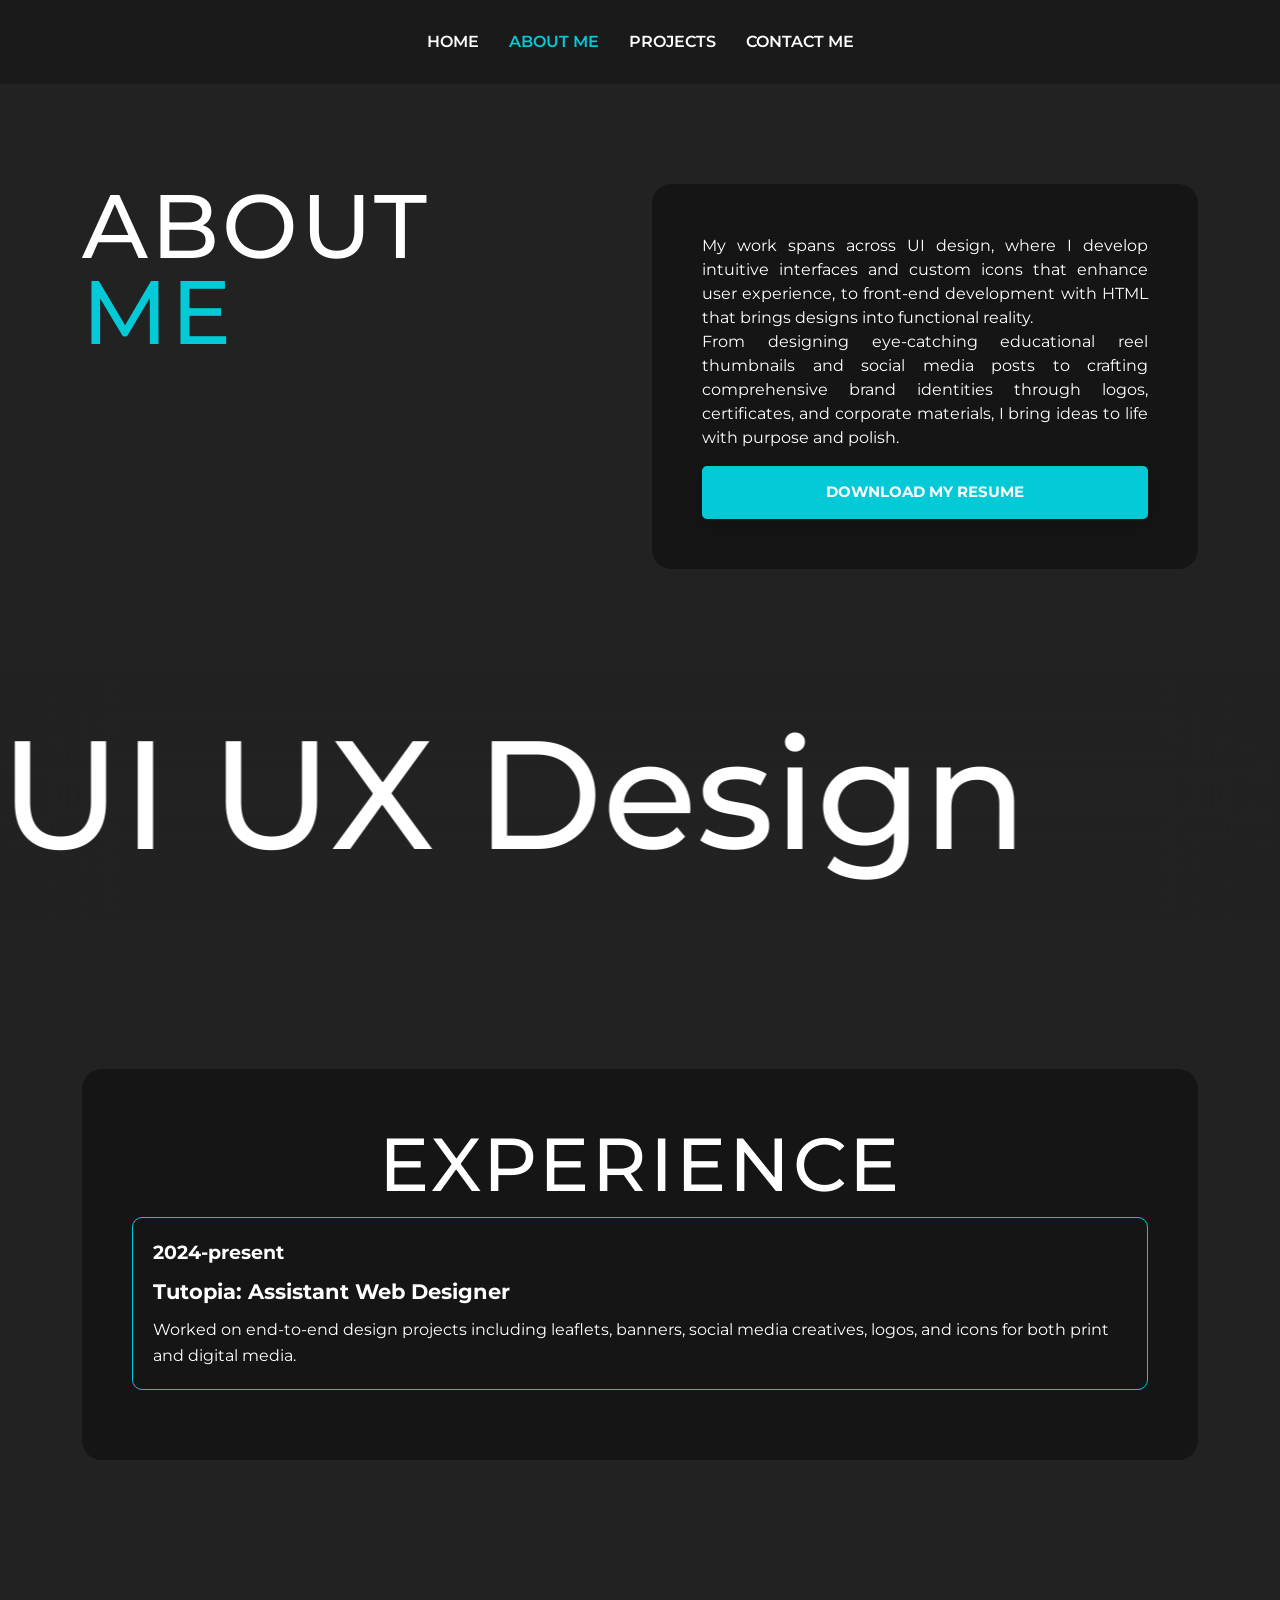
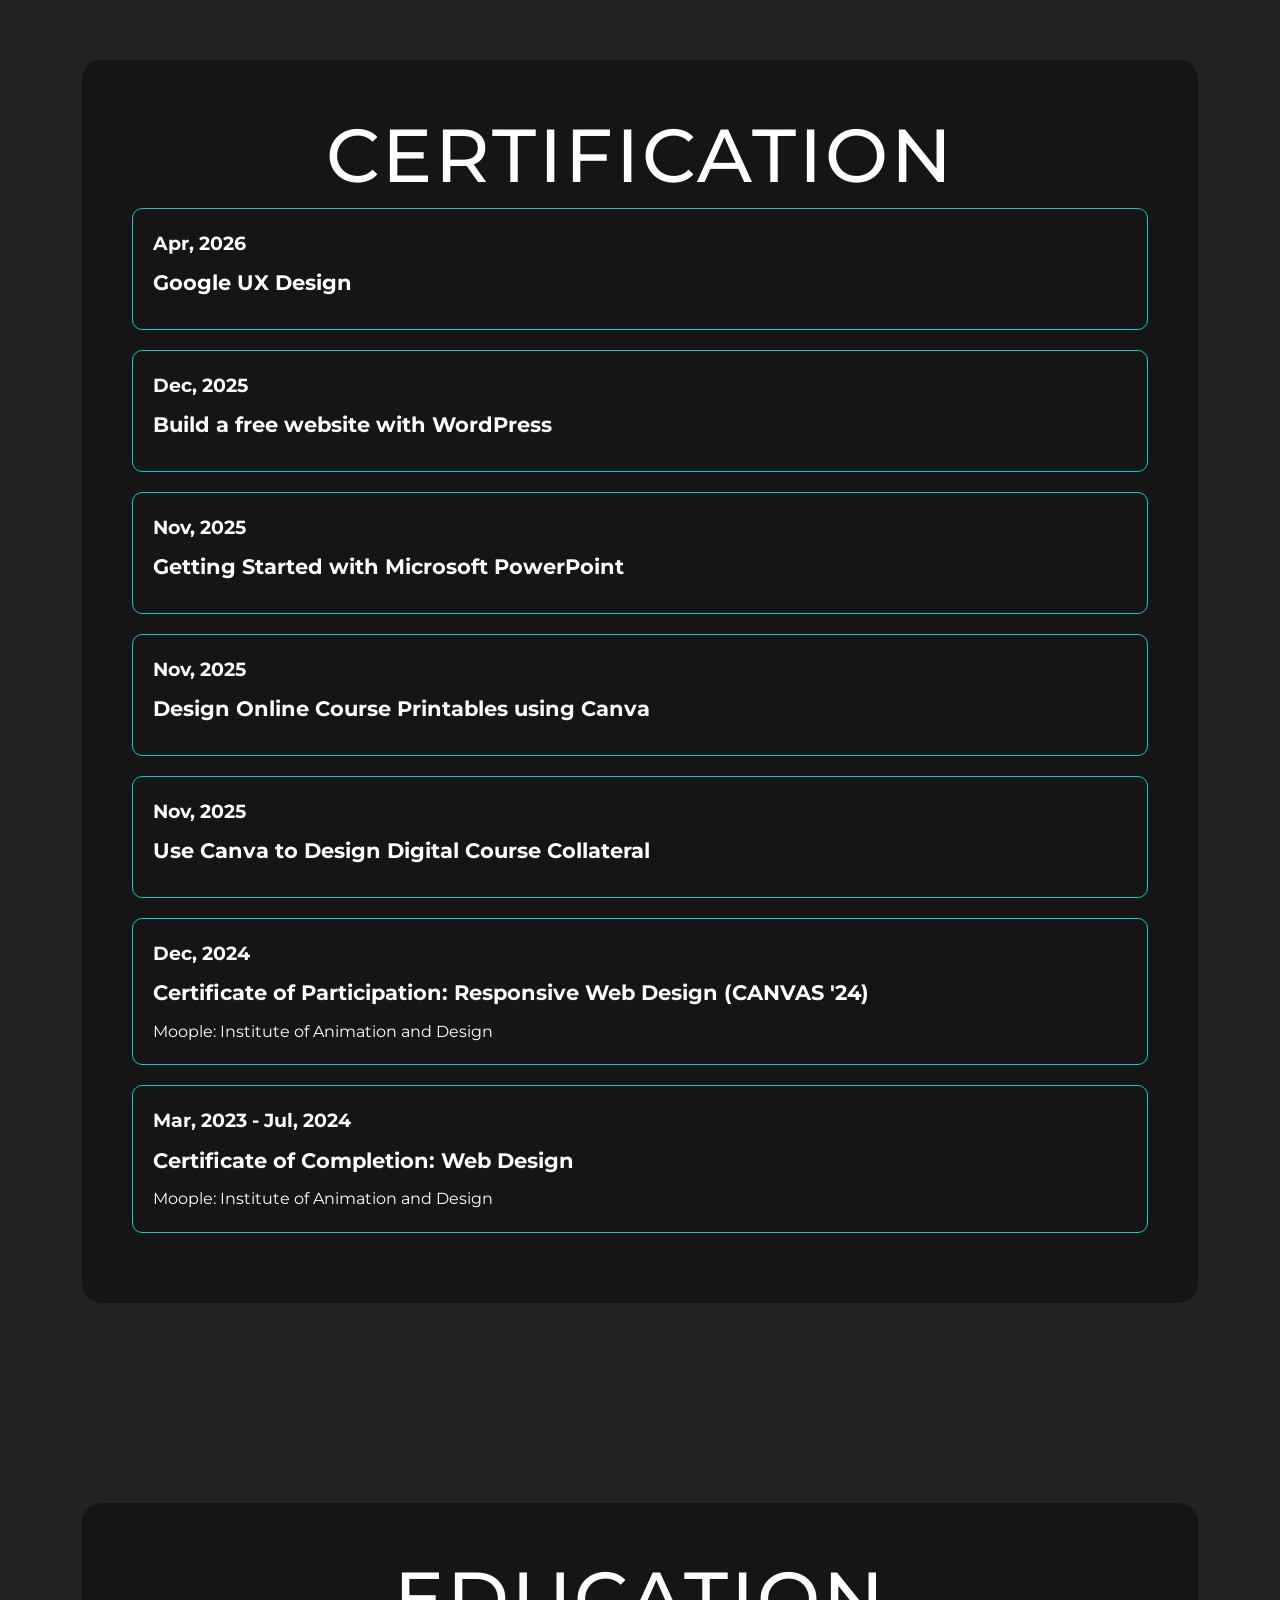
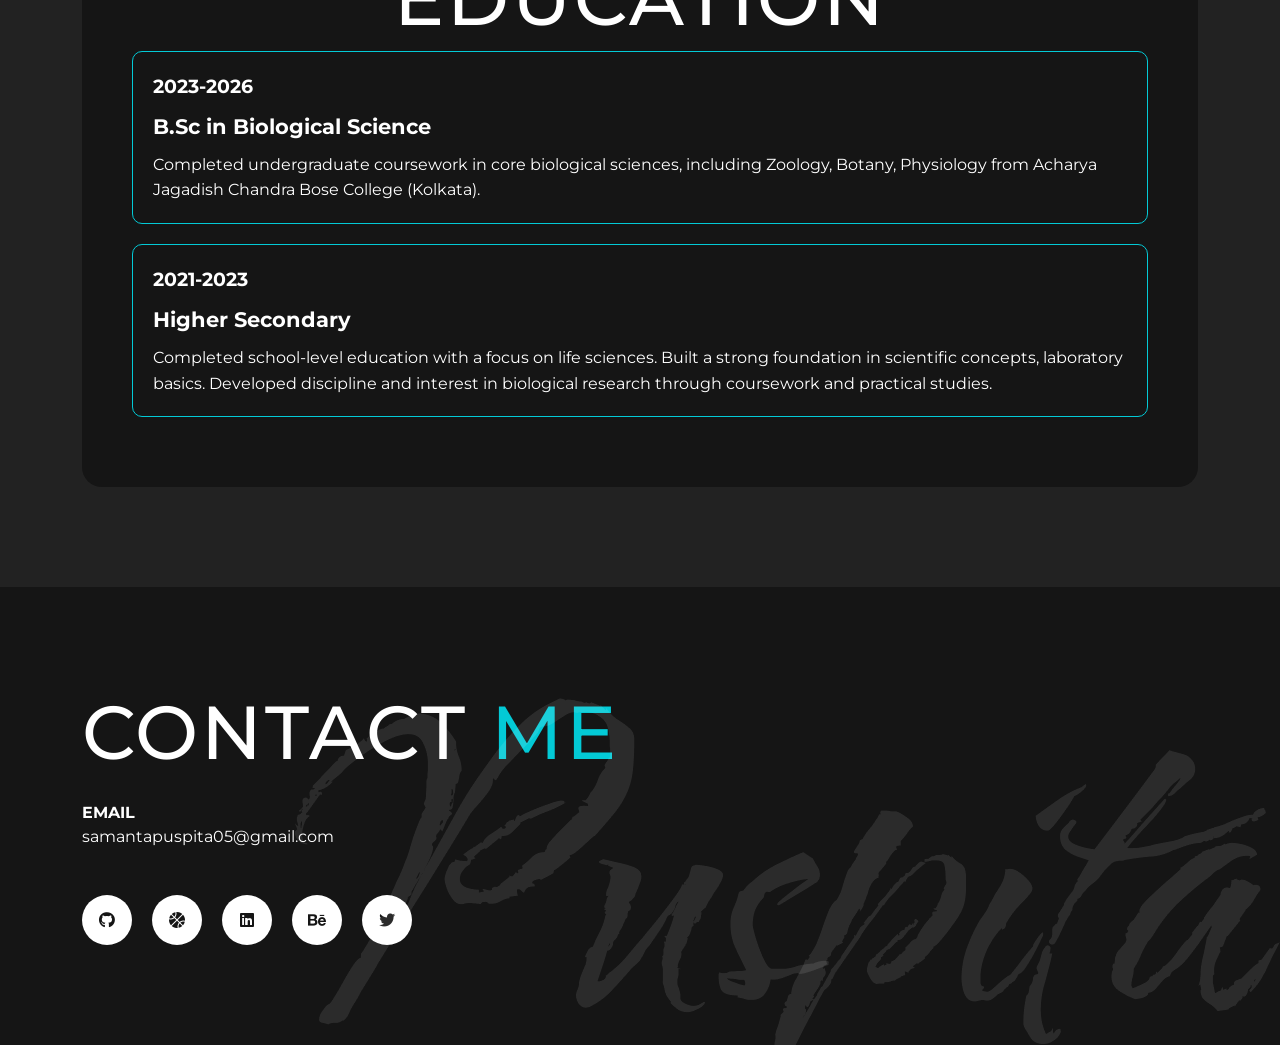
==== commit 302dfb61: "FIX: mobile view navbar" ====
--- a/about_me/index.html
+++ b/about_me/index.html
@@ -12,6 +12,7 @@
     
     <link href="https://cdnjs.cloudflare.com/ajax/libs/font-awesome/6.0.0/css/all.min.css" rel="stylesheet">
     <link rel="stylesheet" href="https://cdn.jsdelivr.net/npm/swiper@11/swiper-bundle.min.css" />
+    <link href="https://unpkg.com/aos@2.3.1/dist/aos.css" rel="stylesheet">
 
     <title>Portfolio</title>
 </head>
@@ -54,7 +55,7 @@
                     <h2 class="head01 experience-hd collab-txt">ABOUT <br><span class="highlight">ME</span></h2>
 
                 </div>
-                <div class="col-12 col-md-6">
+                <div class="col-12 col-md-6" data-aos="fade-up" data-aos-duration="2000">
                     <div class="about-txt">
                         <p>My work spans across UI design, where I develop intuitive interfaces and custom icons that enhance user experience, to front-end development with HTML that brings designs into functional reality.
  <br>                     From designing eye-catching educational reel thumbnails and social media posts to crafting comprehensive brand identities through logos, certificates, and corporate materials, I bring ideas to life with purpose and polish.  </p>
@@ -156,7 +157,7 @@
      <section>
         <div class="experience padding">
             <div class="container">
-                <div class="exp-main">
+                <div class="exp-main" data-aos="fade-up" data-aos-duration="2000">
                     <h2 class="head01">EXPERIENCE</h2>
                         <div class="timeline-item">
                         <div class="timeline-year">2024-present</div>
@@ -183,7 +184,7 @@
      <section>
         <div class="experience padding">
             <div class="container">
-                <div class="exp-main">
+                <div class="exp-main" data-aos="fade-up" data-aos-duration="2000">
                     <h2 class="head01">CERTIFICATION</h2>
                     <!-- <div class="timeline-item">
                         <div class="timeline-year">2026</div>
@@ -193,31 +194,31 @@
                         </div>
                     </div> -->
         <div class="timeline-item">
-            <div class="timeline-year">2026</div>
+            <div class="timeline-year">Apr, 2026</div>
             <div class="timeline-title">
                 <a href="https://coursera.org/share/53c9e6522a9c0ade6f2af49d0d5d4319" class="item-link" target="_blank">Google UX Design</a>
             </div>
         </div>
         <div class="timeline-item">
-            <div class="timeline-year">2025</div>
+            <div class="timeline-year">Dec, 2025</div>
             <div class="timeline-title">
                 <a href="https://coursera.org/share/8bbcbd243922005c5b347957fe8d2461" class="item-link" target="_blank">Build a free website with WordPress</a>
             </div>
         </div>
         <div class="timeline-item">
-            <div class="timeline-year">2025</div>
+            <div class="timeline-year">Nov, 2025</div>
             <div class="timeline-title">
                 <a href="https://coursera.org/share/2d0f2c0e6aec5eb56a7e17962d7139d6" class="item-link" target="_blank">Getting Started with Microsoft PowerPoint</a>
             </div>
         </div>
         <div class="timeline-item">
-            <div class="timeline-year">2025</div>
+            <div class="timeline-year">Nov, 2025</div>
             <div class="timeline-title">
                 <a href="https://coursera.org/share/f7363ff96a61f094fe7e802eacb94034" class="item-link" target="_blank">Design Online Course Printables using Canva</a>
             </div>
         </div>
         <div class="timeline-item">
-            <div class="timeline-year">2025</div>
+            <div class="timeline-year">Nov, 2025</div>
             <div class="timeline-title">
                 <a href="https://coursera.org/share/0dd838d4a162201282aed792d59a4a75" class="item-link" target="_blank">Use Canva to Design Digital Course Collateral</a>
             </div>
@@ -246,7 +247,7 @@
      <section>
         <div class="experience padding">
             <div class="container">
-                <div class="exp-main">
+                <div class="exp-main" data-aos="fade-up" data-aos-duration="2000">
                     <h2 class="head01">EDUCATION</h2>
                         <div class="timeline-item">
                         <div class="timeline-year">2023-2026</div>
@@ -269,22 +270,23 @@
      </section>
 
 
-      <!-- Contact Section -->
-    <section id="contact" class="contact-section">
+<!-- Contact Section --> 
+    <section id="contact" class="contact-section padding">
+
         <div class="sign">
             <img src="assets/img/Puspita-sign.png" alt="">
         </div>
         <!-- <div class="cross">
             <img src="assets/img/cross.png" alt="">
         </div> -->
-        <div class="container">
+<div class="container">
             
             <div class="row">
                 <div class="">
                     <h3 class="head01 mb-4">CONTACT <span class="highlight">ME</span></h3>
-					<p><strong>EMAIL</strong><br>samantapuspita05@gmail.com</p>
+                    <p><strong>EMAIL</strong><br>samantapuspita05@gmail.com</p>
                     <div class="row">
-                        <div class="col-4 col-md-4 contact-info">
+                        <div class="col-lg-4 col-md-6 contact-info">
                         <div class="social-icons">
                         <a href="https://github.com/pSam16" class="social-icon" target="_blank">
                             <i class="fa-brands fa-github"></i>
@@ -304,17 +306,10 @@
                     </div>
 
                         </div>
-                        <div class="col-4 col-md-4">
-
-                        </div>
-
-                        <div class="col-4 col-md-4 contact-info">
-                            <!-- <p><strong>ADDRESS:</strong><br>
-                            B.B.A Lane, Howrah, WB</p> -->
-
-                        </div>
-
-                    </div>
+
+                    </div>
+                    
+
                 </div>
             </div>
         </div>
@@ -624,6 +619,10 @@
             }
         });
     </script>
+    <script src="https://unpkg.com/aos@2.3.1/dist/aos.js"></script>
+    <script>
+      AOS.init();
+    </script>
 
 
 </body>
--- a/about_me/assets/css/style.css
+++ b/about_me/assets/css/style.css
@@ -328,6 +328,17 @@
     padding: 30px;
     border-radius: 20px;
 }
+
+.horizontal-ticker__slide h1 {
+    position: absolute;
+    top: 50%;
+    left: 50%;
+    transform: translate(-50%, -50%);
+    color: white;
+    font-size: 95px;
+    z-index: 10;
+    width: 100%;
+}
     .head01 {
         font-size: 50px;
         letter-spacing: 3px;
@@ -386,7 +397,21 @@
     .head01 {
         font-size: 52px;
     }
-
+    .horizontal-ticker__slide h1 {
+    position: absolute;
+    top: 50%;
+    left: 50%;
+    transform: translate(-50%, -50%);
+    color: white;
+    font-size: 95px !important;
+    z-index: 10;
+    width: 100%;
+}
+.contact-section {
+    position: relative;
+    padding: 60px 0 !important;
+    background-color: #151515;
+}
     .collab-bx {
     background-color: #151515;
     padding: 30px;
@@ -395,7 +420,7 @@
 .social-icons {
     display: flex;
     gap: 20px;
-    margin-top: 5px;
+    /* justify-content: flex-end; */
 }
 .padding {
     padding: 60px 0;
@@ -542,15 +567,13 @@
     .navbar-collapse .btn-close:hover {
         opacity: 1;
     }
-}
-    
+
     /* Adjust navbar layout for mobile with close button */
-    @media (max-width: 991.98px) {
-        .navbar-collapse {
-            position: relative;
-            padding-top: 50px; /* Make room for close button */
-        }
-        
+    .navbar-collapse {
+        position: relative;
+        padding-top: 50px; /* Make room for close button */
+    }
+    
     .navbar .container {
         display: flex;
         justify-content: space-between;
@@ -560,19 +583,7 @@
     .navbar-toggler {
         margin-left: auto;
     }
-    
-    
-    .section-title {
-        font-size: 2rem;
-    }
-    
-    .hero-title {
-        font-size: 2rem;
-    }
-    
-    .hero-subtitle {
-        font-size: 1.5rem;
-    }
+}
     
     .hero-image {
         width: 250px;
@@ -627,11 +638,10 @@
             padding: 100px 0;
             background-color: #151515;
         }
-        .contact-info p{
-            text-align: right;
-        }
-        .contact-info {
-            text-align: right;
+        .sign{
+            position: absolute;
+            bottom: 0%;
+            right: 0%;
             z-index: 99;
         }
         .cross{
@@ -655,7 +665,7 @@
         .social-icons {
             display: flex;
             gap: 20px;
-            justify-content: flex-end;
+            margin-top: 30px;
         }
 
         .social-icon {
@@ -677,14 +687,14 @@
             color: white;
         }
 
-.contact-info {
+.contact-info{
     text-align: right;
-    z-index: 99;
 }
 
 .contact-info p strong{
     color: #03CAD6;
 }
+
 
 /* scroll to top */
 
@@ -1057,9 +1067,22 @@
         text-align: left;
     }
     .social-icons {
-        justify-content: flex-start;
-    }
-}
+        justify-content: space-between;
+    }
+
+    .horizontal-ticker__slide h1 {
+    position: absolute;
+    top: 50%;
+    left: 50%;
+    transform: translate(-50%, -50%);
+    color: white;
+    font-size: 49px !important;
+    z-index: 10;
+    width: 100%;
+}
+}
+
+
 
 /* --- Navbar mobile full-screen overlay --- */
 @media (max-width: 991.98px) {
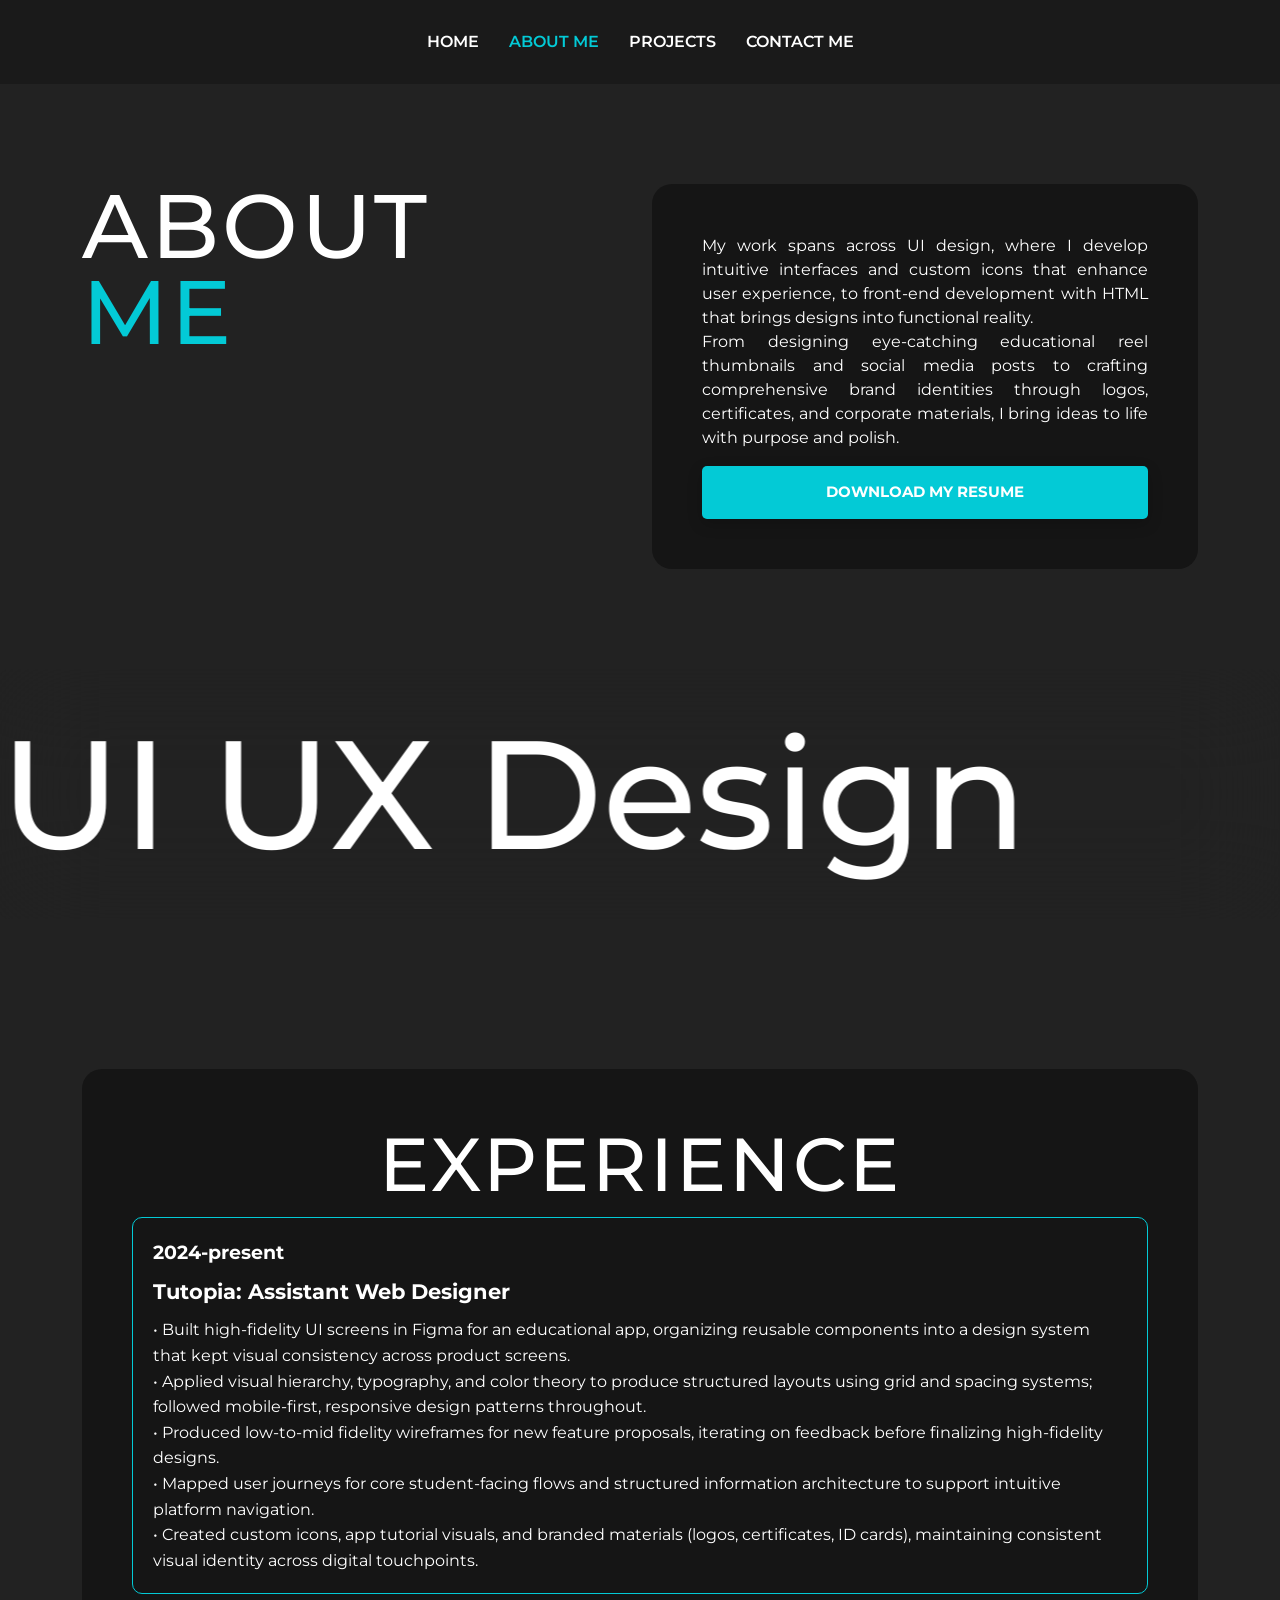
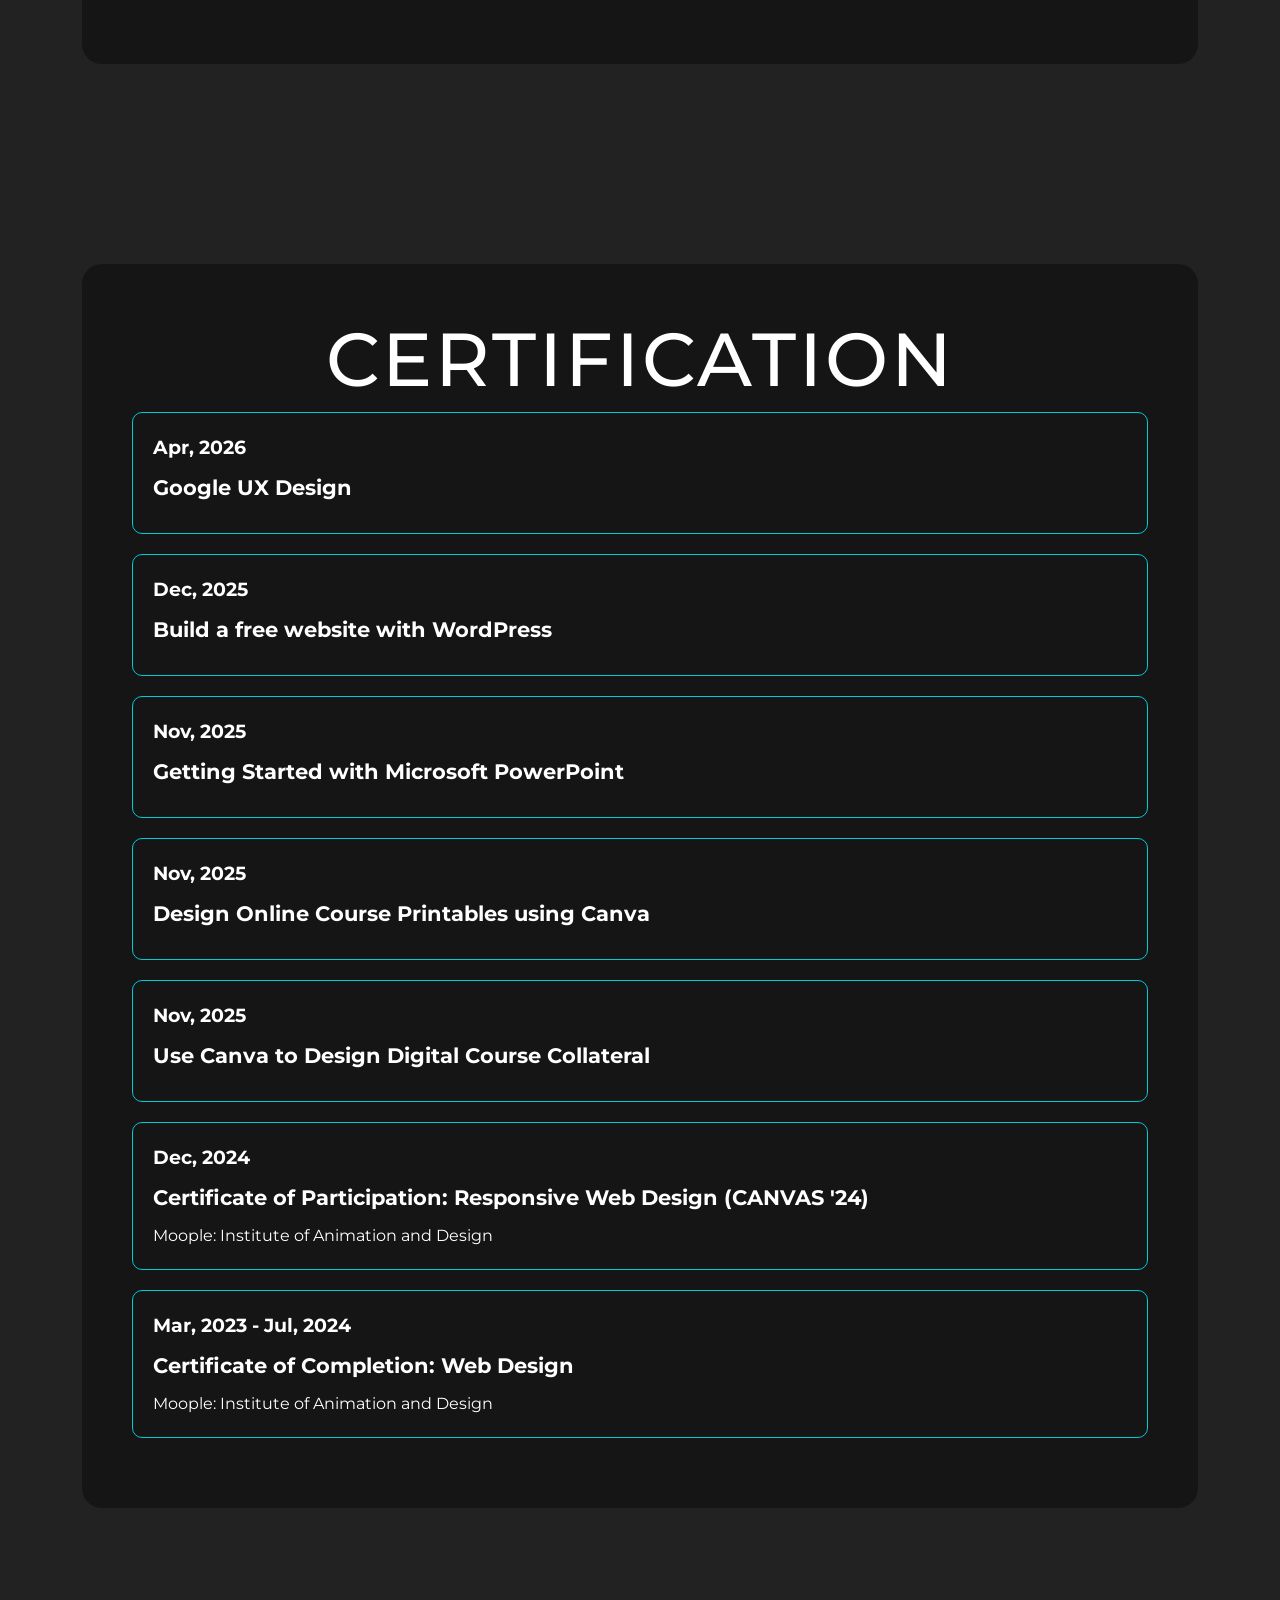
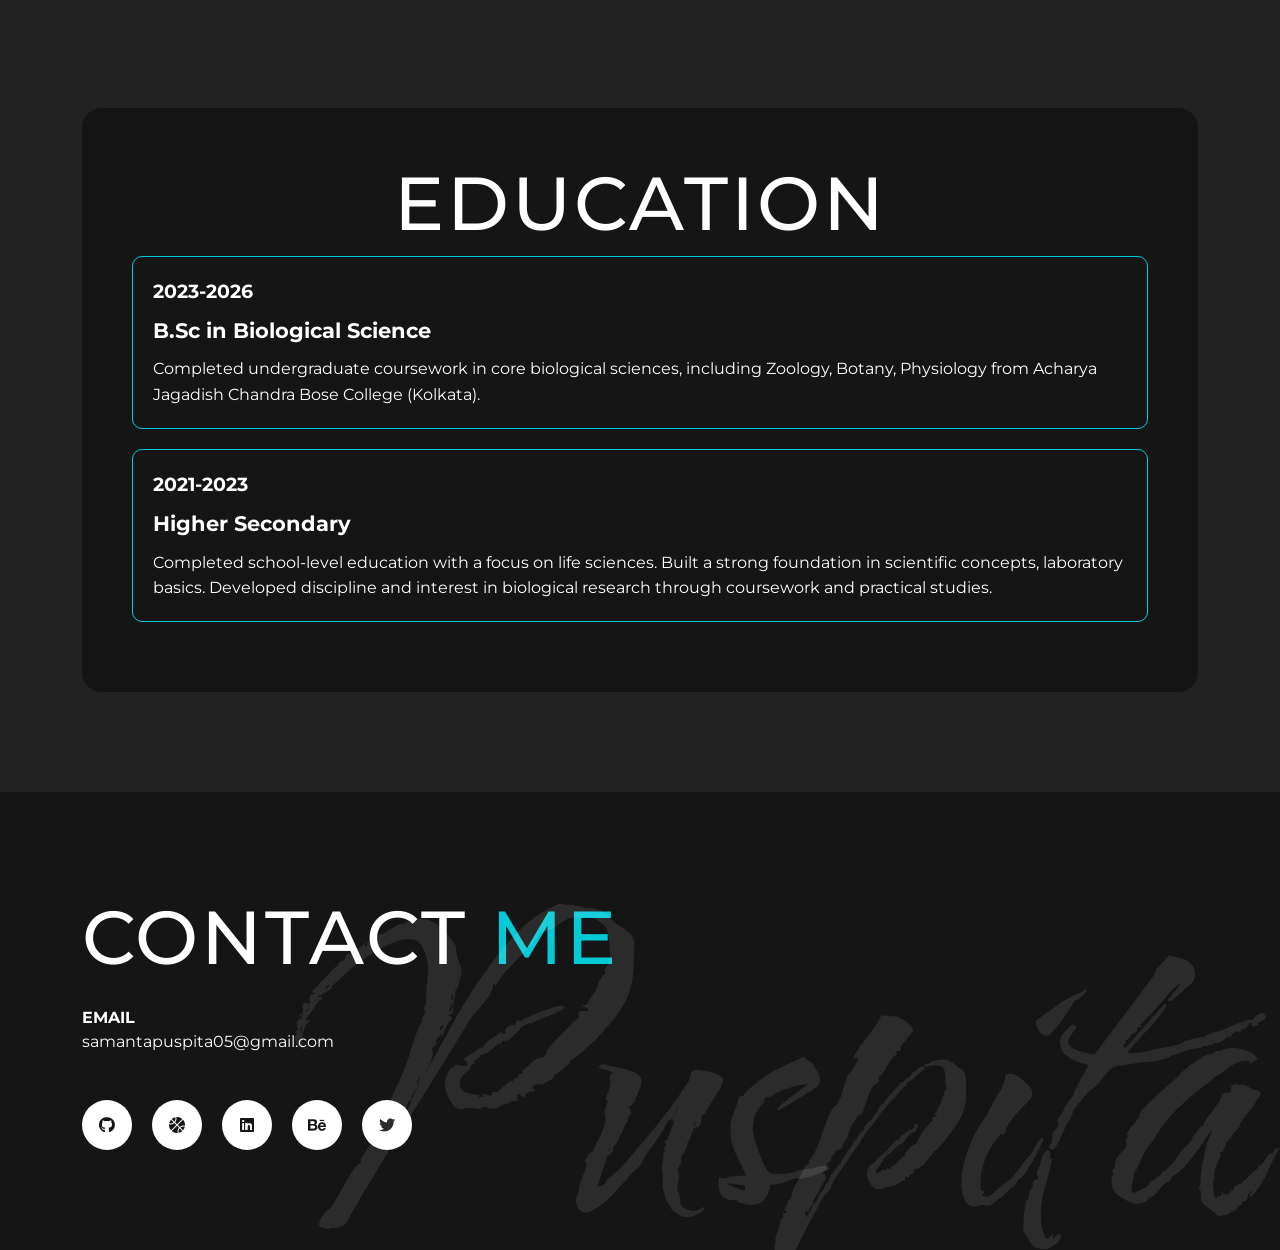
==== commit 5c5864ff: "Enhance job description for Tutopia role Expanded description of role as Assistant Web Designer at T" ====
--- a/about_me/index.html
+++ b/about_me/index.html
@@ -163,7 +163,16 @@
                         <div class="timeline-year">2024-present</div>
                         <div class="timeline-title">Tutopia: Assistant Web Designer</div>
                         <div class="timeline-desc">
-                            Worked on end-to-end design projects including leaflets, banners, social media creatives, logos, and icons for both print and digital media.
+                            • Built high-fidelity UI screens in Figma for an educational app, organizing reusable components into a design system that kept
+visual consistency across product screens. <br>
+• Applied visual hierarchy, typography, and color theory to produce structured layouts using grid and spacing systems; followed
+mobile-first, responsive design patterns throughout. <br>
+• Produced low-to-mid fidelity wireframes for new feature proposals, iterating on feedback before finalizing high-fidelity
+designs. <br>
+• Mapped user journeys for core student-facing flows and structured information architecture to support intuitive platform
+navigation. <br>
+• Created custom icons, app tutorial visuals, and branded materials (logos, certificates, ID cards), maintaining consistent visual
+identity across digital touchpoints.
                         </div>
                     </div>
                     <!-- <div class="timeline-item">
